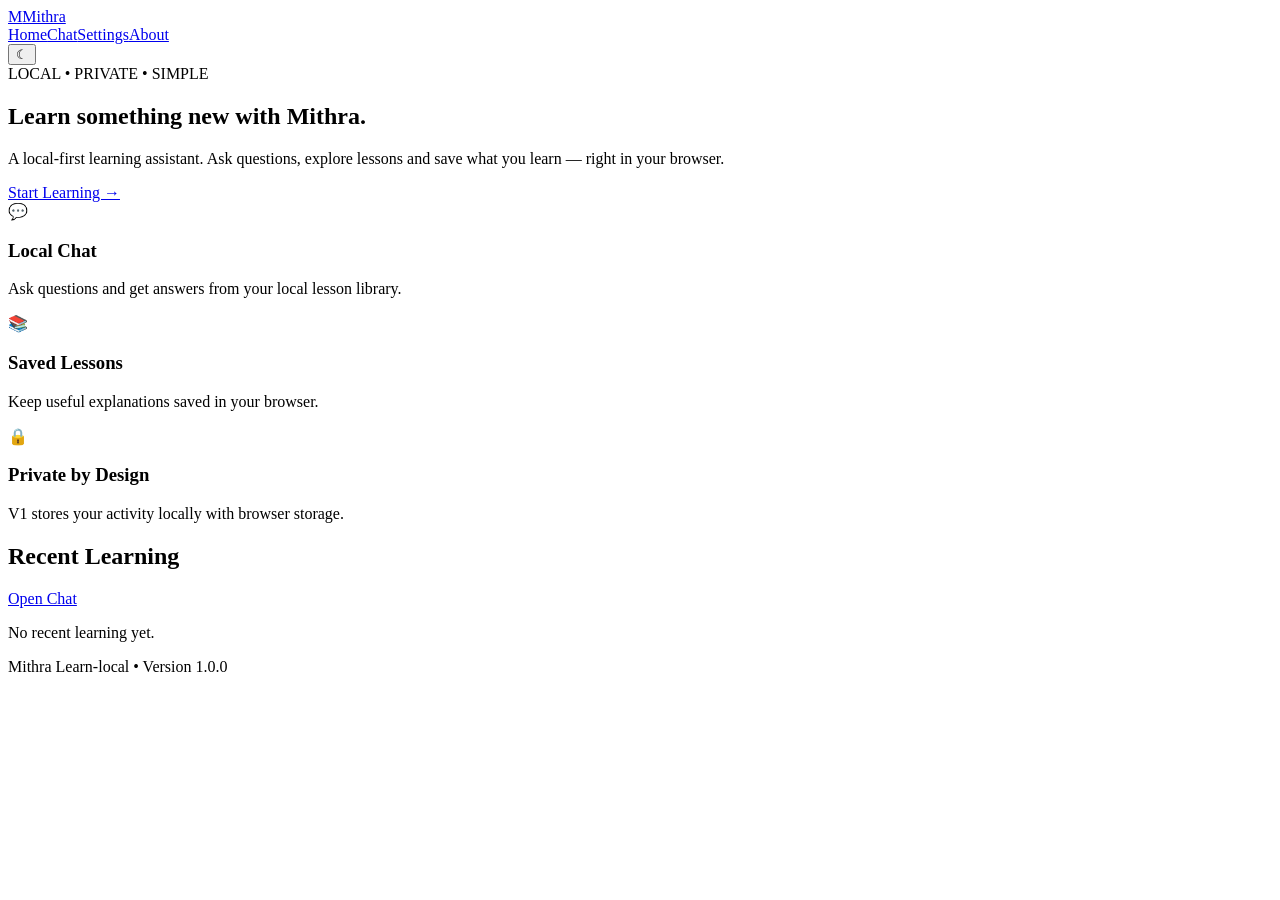
==== index.html @ 185bcd1d "Add files via upload" ====
<!doctype html>
<html lang="en">
<head>
<meta charset="utf-8"><meta name="viewport" content="width=device-width,initial-scale=1">
<title>Mithra Learn-local</title>
<link rel="stylesheet" href="css/style.css"><link rel="stylesheet" href="css/responsive.css"><link rel="stylesheet" href="css/themes.css">
</head>
<body>
<header class="topbar"><a class="brand" href="index.html"><span class="logo">M</span><span>Mithra</span></a>
<nav><a class="active" href="index.html">Home</a><a href="pages/chat.html">Chat</a><a href="pages/settings.html">Settings</a><a href="pages/about.html">About</a></nav>
<button class="icon-btn" id="themeBtn" aria-label="Toggle theme">☾</button></header>
<main class="container hero">
<section class="hero-card"><div class="badge">LOCAL • PRIVATE • SIMPLE</div><h1>Learn something new with <span>Mithra</span>.</h1>
<p>A local-first learning assistant. Ask questions, explore lessons and save what you learn — right in your browser.</p>
<a class="primary-btn" href="pages/chat.html">Start Learning →</a></section>
<section class="grid three"><div class="card"><div class="emoji">💬</div><h3>Local Chat</h3><p>Ask questions and get answers from your local lesson library.</p></div>
<div class="card"><div class="emoji">📚</div><h3>Saved Lessons</h3><p>Keep useful explanations saved in your browser.</p></div>
<div class="card"><div class="emoji">🔒</div><h3>Private by Design</h3><p>V1 stores your activity locally with browser storage.</p></div></section>
<section class="card recent"><div class="section-head"><h2>Recent Learning</h2><a href="pages/chat.html">Open Chat</a></div><div id="recentList" class="recent-list"><p class="muted">No recent learning yet.</p></div></section>
</main><footer>Mithra Learn-local <span>•</span> Version 1.0.0</footer>
<script src="js/storage.js"></script><script src="js/ui.js"></script><script src="js/app.js"></script>
</body></html>
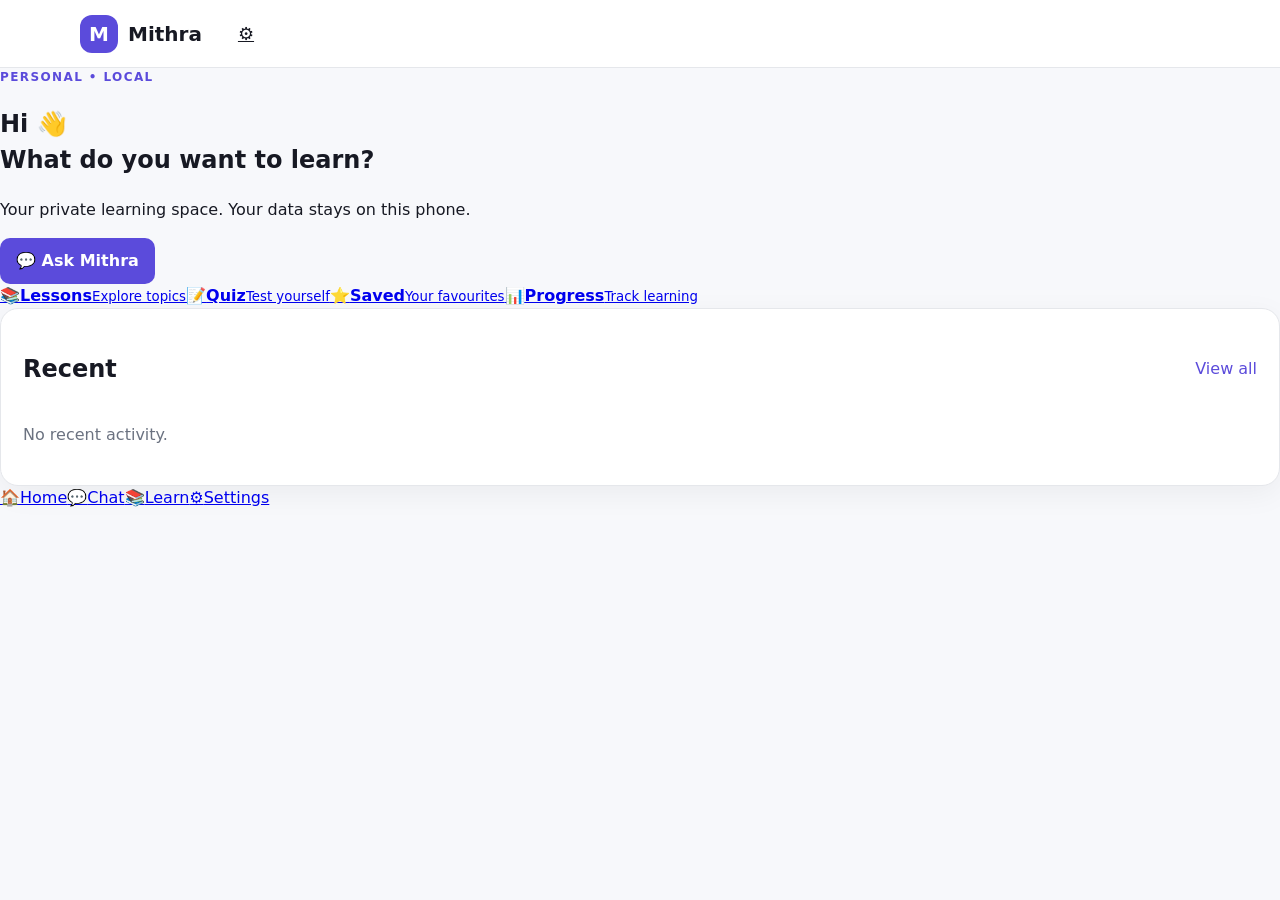
==== commit cfd94d44: "Add files via upload" ====
--- a/index.html
+++ b/index.html
@@ -1,22 +1,10 @@
 <!doctype html>
-<html lang="en">
-<head>
-<meta charset="utf-8"><meta name="viewport" content="width=device-width,initial-scale=1">
-<title>Mithra Learn-local</title>
-<link rel="stylesheet" href="css/style.css"><link rel="stylesheet" href="css/responsive.css"><link rel="stylesheet" href="css/themes.css">
-</head>
+<html lang="en"><head><meta charset="utf-8"><meta name="viewport" content="width=device-width,initial-scale=1,viewport-fit=cover"><meta name="theme-color" content="#5b4bdb"><title>Mithra • Personal</title><link rel="stylesheet" href="css/style.css"><link rel="stylesheet" href="css/responsive.css"><link rel="stylesheet" href="css/themes.css"></head>
 <body>
-<header class="topbar"><a class="brand" href="index.html"><span class="logo">M</span><span>Mithra</span></a>
-<nav><a class="active" href="index.html">Home</a><a href="pages/chat.html">Chat</a><a href="pages/settings.html">Settings</a><a href="pages/about.html">About</a></nav>
-<button class="icon-btn" id="themeBtn" aria-label="Toggle theme">☾</button></header>
-<main class="container hero">
-<section class="hero-card"><div class="badge">LOCAL • PRIVATE • SIMPLE</div><h1>Learn something new with <span>Mithra</span>.</h1>
-<p>A local-first learning assistant. Ask questions, explore lessons and save what you learn — right in your browser.</p>
-<a class="primary-btn" href="pages/chat.html">Start Learning →</a></section>
-<section class="grid three"><div class="card"><div class="emoji">💬</div><h3>Local Chat</h3><p>Ask questions and get answers from your local lesson library.</p></div>
-<div class="card"><div class="emoji">📚</div><h3>Saved Lessons</h3><p>Keep useful explanations saved in your browser.</p></div>
-<div class="card"><div class="emoji">🔒</div><h3>Private by Design</h3><p>V1 stores your activity locally with browser storage.</p></div></section>
-<section class="card recent"><div class="section-head"><h2>Recent Learning</h2><a href="pages/chat.html">Open Chat</a></div><div id="recentList" class="recent-list"><p class="muted">No recent learning yet.</p></div></section>
-</main><footer>Mithra Learn-local <span>•</span> Version 1.0.0</footer>
-<script src="js/storage.js"></script><script src="js/ui.js"></script><script src="js/app.js"></script>
-</body></html>+<header class="topbar"><a class="brand" href="index.html"><span class="logo">M</span><span>Mithra</span></a><a class="icon-btn" href="pages/settings.html">⚙️</a></header>
+<main class="home">
+<section class="welcome"><div class="badge">PERSONAL • LOCAL</div><h1>Hi 👋<br>What do you want to learn?</h1><p>Your private learning space. Your data stays on this phone.</p><a class="primary-btn full" href="pages/chat.html">💬 Ask Mithra</a></section>
+<section class="quick-grid"><a class="quick-card" href="pages/lessons.html">📚<strong>Lessons</strong><small>Explore topics</small></a><a class="quick-card" href="pages/quiz.html">📝<strong>Quiz</strong><small>Test yourself</small></a><a class="quick-card" href="pages/saved.html">⭐<strong>Saved</strong><small>Your favourites</small></a><a class="quick-card" href="pages/progress.html">📊<strong>Progress</strong><small>Track learning</small></a></section>
+<section class="card"><div class="section-head"><h2>Recent</h2><a href="pages/chat.html">View all</a></div><div id="recent" class="recent-list"><p class="muted">No recent activity.</p></div></section>
+</main><nav class="bottom-nav"><a class="active" href="index.html">🏠<span>Home</span></a><a href="pages/chat.html">💬<span>Chat</span></a><a href="pages/lessons.html">📚<span>Learn</span></a><a href="pages/settings.html">⚙️<span>Settings</span></a></nav>
+<script src="js/storage.js"></script><script src="js/ui.js"></script><script src="js/app.js"></script></body></html>
--- a/css/style.css
+++ b/css/style.css
@@ -0,0 +1 @@
+:root{font-family:Inter,system-ui,-apple-system,BlinkMacSystemFont,"Segoe UI",sans-serif;color:var(--text);background:var(--bg);line-height:1.5}*{box-sizing:border-box}body{margin:0;min-height:100vh;background:var(--bg);transition:.2s}.topbar{height:68px;border-bottom:1px solid var(--border);display:flex;align-items:center;padding:0 max(20px,calc((100% - 1120px)/2));gap:28px;background:var(--surface);position:sticky;top:0;z-index:10}.brand{display:flex;align-items:center;gap:10px;color:var(--text);text-decoration:none;font-weight:800;font-size:20px}.logo{width:38px;height:38px;border-radius:12px;display:grid;place-items:center;background:var(--primary);color:#fff;font-weight:900}.logo.big{width:64px;height:64px;font-size:30px;margin-bottom:18px}.topbar nav{display:flex;gap:8px;flex:1}.topbar nav a{color:var(--muted);text-decoration:none;padding:8px 12px;border-radius:9px}.topbar nav a.active,.topbar nav a:hover{background:var(--soft);color:var(--text)}.icon-btn{border:0;background:transparent;color:var(--text);font-size:18px;cursor:pointer;padding:8px}.container{max-width:1120px;margin:auto;padding:48px 20px}.narrow{max-width:760px}.hero-card{padding:58px 44px;border:1px solid var(--border);border-radius:24px;background:var(--surface);box-shadow:var(--shadow)}.hero-card h1{font-size:clamp(34px,6vw,62px);line-height:1.05;margin:16px 0}.hero-card h1 span{color:var(--primary)}.hero-card p{max-width:650px;color:var(--muted);font-size:18px}.badge{font-size:12px;font-weight:800;letter-spacing:1.4px;color:var(--primary)}.primary-btn,.secondary-btn,.danger-btn,.send-btn{display:inline-flex;align-items:center;justify-content:center;border:0;border-radius:10px;padding:11px 16px;font-weight:700;cursor:pointer;text-decoration:none}.primary-btn,.send-btn{background:var(--primary);color:#fff}.secondary-btn{background:var(--soft);color:var(--text)}.danger-btn{background:var(--danger-soft);color:var(--danger)}.grid{display:grid;gap:16px;margin:22px 0}.three{grid-template-columns:repeat(3,1fr)}.card{background:var(--surface);border:1px solid var(--border);border-radius:18px;padding:22px;box-shadow:var(--shadow)}.emoji{font-size:28px}.card h3{margin-bottom:5px}.card p,.muted{color:var(--muted)}.recent{margin-top:22px}.section-head,.chat-head,.switch-row{display:flex;align-items:center;justify-content:space-between}.section-head a{color:var(--primary);text-decoration:none}.recent-list{display:grid;gap:8px}.recent-item{padding:12px;border:1px solid var(--border);border-radius:10px}.chat-shell{max-width:1200px;margin:28px auto;padding:0 18px;display:grid;grid-template-columns:230px 1fr;gap:18px;height:calc(100vh - 124px)}.chat-side{height:max-content}.topic{display:block;width:100%;padding:11px;border:0;background:transparent;color:var(--text);text-align:left;border-radius:9px;cursor:pointer}.topic:hover{background:var(--soft)}hr{border:0;border-top:1px solid var(--border);margin:18px 0}.chat{padding:0;display:flex;flex-direction:column;min-height:0}.chat-head{padding:18px 20px;border-bottom:1px solid var(--border)}.chat-head h2{margin:0}.messages{flex:1;overflow:auto;padding:24px}.message{max-width:78%;padding:12px 15px;border-radius:16px;margin:10px 0;white-space:pre-wrap}.message.mithra{background:var(--soft);border-bottom-left-radius:5px}.message.user{margin-left:auto;background:var(--primary);color:#fff;border-bottom-right-radius:5px}.message small{display:block;opacity:.65;margin-bottom:3px}.suggestions{display:flex;gap:8px;overflow:auto;padding:0 18px 12px}.suggestions button{white-space:nowrap;border:1px solid var(--border);background:var(--surface);color:var(--text);padding:8px 11px;border-radius:999px;cursor:pointer}.composer{display:flex;gap:10px;padding:15px;border-top:1px solid var(--border)}.composer input{flex:1;border:1px solid var(--border);background:var(--bg);color:var(--text);border-radius:12px;padding:13px;outline:none}.send-btn{width:46px}.settings-section{margin:18px 0}.settings-section h2{margin-top:0}select{display:block;width:100%;margin-top:8px;padding:11px;border:1px solid var(--border);border-radius:10px;background:var(--bg);color:var(--text)}.switch-row{padding:13px 0;border-bottom:1px solid var(--border)}.switch-row:last-child{border-bottom:0}.button-row{display:flex;gap:10px;flex-wrap:wrap}.feature-list{line-height:2}.version{display:inline-block;background:var(--soft);padding:7px 10px;border-radius:8px;font-size:13px}footer{text-align:center;color:var(--muted);padding:28px}footer span{margin:0 6px}.toast{position:fixed;bottom:22px;left:50%;transform:translateX(-50%);background:var(--text);color:var(--bg);padding:10px 15px;border-radius:10px;z-index:100;box-shadow:var(--shadow)}
--- a/css/responsive.css
+++ b/css/responsive.css
@@ -0,0 +1 @@
+@media(max-width:760px){.topbar{height:auto;min-height:62px;padding:10px 14px;gap:10px;flex-wrap:wrap}.topbar nav{order:3;width:100%;overflow:auto}.topbar nav a{font-size:13px}.hero-card{padding:36px 24px}.three{grid-template-columns:1fr}.container{padding:28px 14px}.chat-shell{grid-template-columns:1fr;height:calc(100vh - 120px);margin:14px auto}.chat-side{display:none}.message{max-width:88%}.suggestions{padding-left:12px}.composer{padding:10px}.chat-head{padding:14px}.hero-card h1{font-size:40px}}
--- a/css/themes.css
+++ b/css/themes.css
@@ -0,0 +1 @@
+:root{--bg:#f7f8fb;--surface:#fff;--text:#171923;--muted:#6b7280;--border:#e5e7eb;--primary:#5b4bdb;--soft:#f0efff;--danger:#b42318;--danger-soft:#fff0ee;--shadow:0 8px 30px rgba(0,0,0,.05)}[data-theme=dark]{--bg:#101114;--surface:#181a20;--text:#f3f4f6;--muted:#a1a1aa;--border:#2a2d35;--primary:#8b7cf6;--soft:#242332;--danger:#ff8a80;--danger-soft:#321c1a;--shadow:0 8px 30px rgba(0,0,0,.18)}
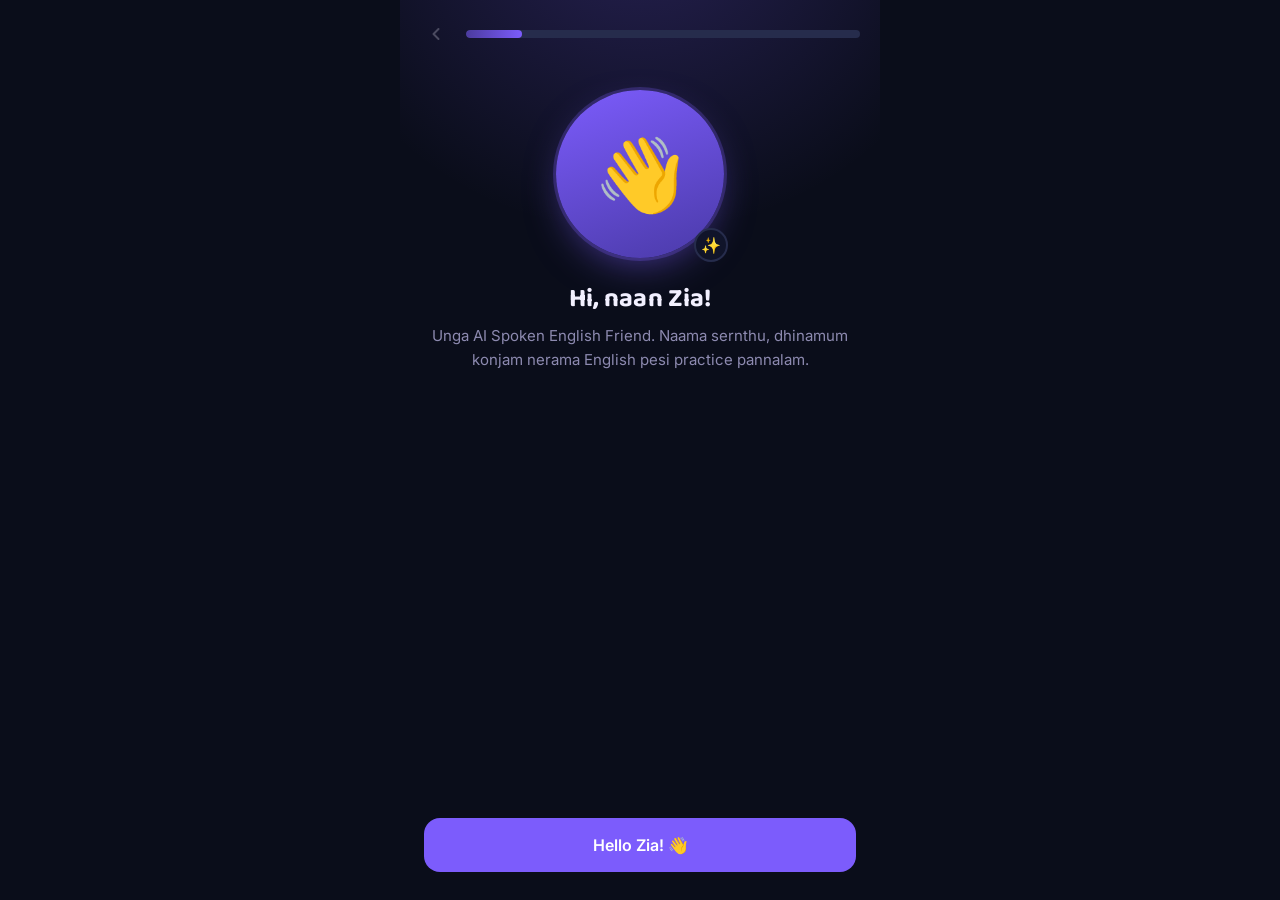
==== commit 3c66148b: "Add files via upload" ====
--- a/index.html
+++ b/index.html
@@ -1,10 +1,33 @@
-<!doctype html>
-<html lang="en"><head><meta charset="utf-8"><meta name="viewport" content="width=device-width,initial-scale=1,viewport-fit=cover"><meta name="theme-color" content="#5b4bdb"><title>Mithra • Personal</title><link rel="stylesheet" href="css/style.css"><link rel="stylesheet" href="css/responsive.css"><link rel="stylesheet" href="css/themes.css"></head>
+<!DOCTYPE html>
+<html lang="ta">
+<head>
+<meta charset="UTF-8">
+<meta name="viewport" content="width=device-width, initial-scale=1.0">
+<title>SolluEnglish — Unga AI Spoken English Friend</title>
+<link rel="icon" href="data:,">
+<link rel="preconnect" href="https://fonts.googleapis.com">
+<link href="https://fonts.googleapis.com/css2?family=Baloo+2:wght@500;600;700;800&family=Inter:wght@400;500;600&display=swap" rel="stylesheet">
+<link rel="stylesheet" href="style.css">
+</head>
 <body>
-<header class="topbar"><a class="brand" href="index.html"><span class="logo">M</span><span>Mithra</span></a><a class="icon-btn" href="pages/settings.html">⚙️</a></header>
-<main class="home">
-<section class="welcome"><div class="badge">PERSONAL • LOCAL</div><h1>Hi 👋<br>What do you want to learn?</h1><p>Your private learning space. Your data stays on this phone.</p><a class="primary-btn full" href="pages/chat.html">💬 Ask Mithra</a></section>
-<section class="quick-grid"><a class="quick-card" href="pages/lessons.html">📚<strong>Lessons</strong><small>Explore topics</small></a><a class="quick-card" href="pages/quiz.html">📝<strong>Quiz</strong><small>Test yourself</small></a><a class="quick-card" href="pages/saved.html">⭐<strong>Saved</strong><small>Your favourites</small></a><a class="quick-card" href="pages/progress.html">📊<strong>Progress</strong><small>Track learning</small></a></section>
-<section class="card"><div class="section-head"><h2>Recent</h2><a href="pages/chat.html">View all</a></div><div id="recent" class="recent-list"><p class="muted">No recent activity.</p></div></section>
-</main><nav class="bottom-nav"><a class="active" href="index.html">🏠<span>Home</span></a><a href="pages/chat.html">💬<span>Chat</span></a><a href="pages/lessons.html">📚<span>Learn</span></a><a href="pages/settings.html">⚙️<span>Settings</span></a></nav>
-<script src="js/storage.js"></script><script src="js/ui.js"></script><script src="js/app.js"></script></body></html>+
+<div class="app" id="app">
+
+  <!-- Top bar: back + progress -->
+  <header class="topbar" id="topbar">
+    <button class="back-btn" id="backBtn" aria-label="Back">
+      <svg width="20" height="20" viewBox="0 0 24 24" fill="none"><path d="M15 18l-6-6 6-6" stroke="currentColor" stroke-width="2.4" stroke-linecap="round" stroke-linejoin="round"/></svg>
+    </button>
+    <div class="progress-track" id="progressTrack">
+      <div class="progress-fill" id="progressFill"></div>
+    </div>
+  </header>
+
+  <!-- Screens are rendered into this stage by script.js -->
+  <main class="stage" id="stage"></main>
+
+</div>
+
+<script src="script.js"></script>
+</body>
+</html>
--- a/style.css
+++ b/style.css
@@ -0,0 +1,393 @@
+/* ============================================================
+   SolluEnglish — design tokens
+   Palette: deep indigo-night base, single violet accent for
+   action, warm coral used only for the companion's "spark".
+   Type: Baloo 2 for voice/headlines (rounded, friendly, reads
+   well for a spoken-language companion), Inter for body/UI.
+   ============================================================ */
+
+:root{
+  --bg: #0A0D1A;
+  --bg-soft: #10142A;
+  --surface: #161B33;
+  --surface-line: #262C4C;
+  --violet: #7C5CFC;
+  --violet-dim: #4B3B9E;
+  --coral: #FF8F5E;
+  --text: #F3F1FF;
+  --text-muted: #8D8AB0;
+  --success: #57D9A3;
+  --danger: #FF7A7A;
+
+  --radius-lg: 22px;
+  --radius-md: 16px;
+  --radius-sm: 10px;
+
+  --font-voice: 'Baloo 2', system-ui, sans-serif;
+  --font-body: 'Inter', system-ui, sans-serif;
+}
+
+*{ box-sizing: border-box; }
+
+html, body{
+  margin: 0;
+  padding: 0;
+  background: var(--bg);
+  color: var(--text);
+  font-family: var(--font-body);
+  -webkit-font-smoothing: antialiased;
+}
+
+body{
+  min-height: 100vh;
+  display: flex;
+  justify-content: center;
+}
+
+.app{
+  width: 100%;
+  max-width: 480px;
+  min-height: 100vh;
+  display: flex;
+  flex-direction: column;
+  background:
+    radial-gradient(120% 60% at 50% -10%, rgba(124,92,252,0.25), transparent 60%),
+    var(--bg);
+  position: relative;
+  overflow-x: hidden;
+}
+
+/* ---------- Top bar ---------- */
+.topbar{
+  display: flex;
+  align-items: center;
+  gap: 14px;
+  padding: 18px 20px 10px;
+}
+
+.back-btn{
+  background: none;
+  border: none;
+  color: var(--text);
+  opacity: 0.85;
+  cursor: pointer;
+  padding: 6px;
+  display: flex;
+  align-items: center;
+  justify-content: center;
+  border-radius: 10px;
+  flex: 0 0 auto;
+}
+.back-btn:hover{ background: rgba(255,255,255,0.06); }
+.back-btn:disabled{ opacity: 0.25; cursor: default; }
+.back-btn:disabled:hover{ background: none; }
+
+.progress-track{
+  flex: 1;
+  height: 8px;
+  border-radius: 999px;
+  background: var(--surface-line);
+  overflow: hidden;
+}
+.progress-fill{
+  height: 100%;
+  width: 0%;
+  border-radius: 999px;
+  background: linear-gradient(90deg, var(--violet-dim), var(--violet));
+  transition: width 420ms cubic-bezier(.4,0,.2,1);
+}
+
+/* ---------- Stage ---------- */
+.stage{
+  flex: 1;
+  display: flex;
+  flex-direction: column;
+  padding: 12px 24px 28px;
+}
+
+.screen{
+  display: flex;
+  flex-direction: column;
+  flex: 1;
+  animation: rise 380ms cubic-bezier(.16,1,.3,1);
+}
+
+@keyframes rise{
+  from{ opacity: 0; transform: translateY(14px); }
+  to{ opacity: 1; transform: translateY(0); }
+}
+
+@media (prefers-reduced-motion: reduce){
+  .screen{ animation: none; }
+  .progress-fill{ transition: none; }
+}
+
+/* ---------- Companion avatar ---------- */
+.companion{
+  width: 108px;
+  height: 108px;
+  margin: 10px auto 26px;
+  border-radius: 50%;
+  background: linear-gradient(160deg, var(--violet), #4A3AA8);
+  display: flex;
+  align-items: center;
+  justify-content: center;
+  font-size: 46px;
+  position: relative;
+  box-shadow: 0 0 0 3px rgba(124,92,252,0.25), 0 14px 40px -12px rgba(124,92,252,0.6);
+  flex: 0 0 auto;
+}
+.companion .spark{
+  position: absolute;
+  bottom: -4px;
+  right: -4px;
+  width: 34px;
+  height: 34px;
+  border-radius: 50%;
+  background: var(--bg-soft);
+  display: flex;
+  align-items: center;
+  justify-content: center;
+  font-size: 16px;
+  border: 2px solid var(--surface-line);
+}
+
+.companion-lg{
+  width: 168px;
+  height: 168px;
+  font-size: 72px;
+  margin: 18px auto 24px;
+}
+
+/* ---------- Text ---------- */
+.voice-line{
+  font-family: var(--font-voice);
+  font-weight: 700;
+  font-size: 26px;
+  line-height: 1.32;
+  text-align: center;
+  letter-spacing: 0.1px;
+  margin: 0 0 8px;
+  padding: 0 4px;
+}
+
+.sub-line{
+  font-family: var(--font-body);
+  font-size: 15px;
+  color: var(--text-muted);
+  text-align: center;
+  line-height: 1.55;
+  margin: 0 0 28px;
+  padding: 0 8px;
+}
+
+.tag{
+  align-self: center;
+  font-family: var(--font-body);
+  font-size: 12.5px;
+  font-weight: 600;
+  color: var(--violet);
+  background: rgba(124,92,252,0.14);
+  padding: 6px 14px;
+  border-radius: 999px;
+  margin-bottom: 14px;
+}
+
+/* ---------- Options ---------- */
+.options{
+  display: flex;
+  flex-direction: column;
+  gap: 12px;
+  margin-top: 6px;
+}
+
+.option{
+  display: flex;
+  align-items: center;
+  gap: 14px;
+  width: 100%;
+  text-align: left;
+  padding: 16px 18px;
+  border-radius: var(--radius-md);
+  border: 1.5px solid var(--surface-line);
+  background: var(--surface);
+  color: var(--text);
+  font-family: var(--font-body);
+  font-size: 15.5px;
+  font-weight: 500;
+  cursor: pointer;
+  transition: border-color 160ms ease, background 160ms ease, transform 120ms ease;
+}
+.option:hover{ border-color: var(--violet-dim); }
+.option:active{ transform: scale(0.98); }
+.option .icon{ font-size: 20px; flex: 0 0 auto; }
+
+.option.selected{
+  border-color: var(--violet);
+  background: rgba(124,92,252,0.14);
+}
+.option.selected::after{
+  content: "";
+  margin-left: auto;
+  width: 20px;
+  height: 20px;
+  border-radius: 50%;
+  background: var(--violet);
+  flex: 0 0 auto;
+}
+
+/* ---------- Buttons ---------- */
+.spacer{ flex: 1; }
+
+.btn-primary{
+  width: 100%;
+  padding: 17px;
+  border-radius: var(--radius-md);
+  border: none;
+  background: var(--violet);
+  color: #fff;
+  font-family: var(--font-body);
+  font-weight: 600;
+  font-size: 16px;
+  cursor: pointer;
+  transition: background 160ms ease, transform 120ms ease, opacity 160ms ease;
+  margin-top: 18px;
+}
+.btn-primary:hover{ background: #6C4CEF; }
+.btn-primary:active{ transform: scale(0.985); }
+.btn-primary:disabled{
+  background: var(--surface-line);
+  color: var(--text-muted);
+  cursor: not-allowed;
+}
+
+.btn-ghost{
+  width: 100%;
+  padding: 15px;
+  border-radius: var(--radius-md);
+  border: 1.5px solid var(--surface-line);
+  background: transparent;
+  color: var(--text-muted);
+  font-family: var(--font-body);
+  font-weight: 500;
+  font-size: 14.5px;
+  cursor: pointer;
+  margin-top: 10px;
+}
+.btn-ghost:hover{ border-color: var(--danger); color: var(--danger); }
+
+/* ---------- Home / dashboard screen ---------- */
+.home-header{
+  display: flex;
+  align-items: center;
+  gap: 12px;
+  margin-bottom: 22px;
+}
+.home-header .companion{ width: 56px; height: 56px; font-size: 26px; margin: 0; }
+.home-title{ font-family: var(--font-voice); font-weight: 700; font-size: 19px; }
+.home-sub{ font-size: 13px; color: var(--text-muted); }
+
+.profile-card{
+  background: var(--surface);
+  border: 1.5px solid var(--surface-line);
+  border-radius: var(--radius-lg);
+  padding: 20px;
+  margin-bottom: 14px;
+}
+.profile-row{
+  display: flex;
+  justify-content: space-between;
+  align-items: center;
+  padding: 10px 0;
+  border-bottom: 1px solid var(--surface-line);
+  font-size: 14.5px;
+}
+.profile-row:last-child{ border-bottom: none; }
+.profile-row .label{ color: var(--text-muted); }
+.profile-row .value{ font-weight: 600; text-align: right; }
+
+.streak-card{
+  display: flex;
+  align-items: center;
+  gap: 14px;
+  background: linear-gradient(120deg, rgba(255,143,94,0.16), rgba(124,92,252,0.14));
+  border: 1.5px solid var(--surface-line);
+  border-radius: var(--radius-lg);
+  padding: 18px 20px;
+  margin-bottom: 22px;
+}
+.streak-card .num{
+  font-family: var(--font-voice);
+  font-size: 30px;
+  font-weight: 800;
+  color: var(--coral);
+}
+.streak-card .txt{ font-size: 13px; color: var(--text-muted); line-height: 1.4; }
+
+/* ---------- Chat mock ---------- */
+.chat-log{
+  flex: 1;
+  display: flex;
+  flex-direction: column;
+  gap: 12px;
+  overflow-y: auto;
+  padding-bottom: 12px;
+}
+.bubble{
+  max-width: 82%;
+  padding: 12px 16px;
+  border-radius: 18px;
+  font-size: 14.5px;
+  line-height: 1.5;
+}
+.bubble.nova{
+  align-self: flex-start;
+  background: var(--surface);
+  border: 1.5px solid var(--surface-line);
+  border-bottom-left-radius: 4px;
+}
+.bubble.me{
+  align-self: flex-end;
+  background: var(--violet);
+  color: #fff;
+  border-bottom-right-radius: 4px;
+}
+.chat-input-row{
+  display: flex;
+  gap: 10px;
+  margin-top: 8px;
+}
+.chat-input-row input{
+  flex: 1;
+  background: var(--surface);
+  border: 1.5px solid var(--surface-line);
+  border-radius: 999px;
+  padding: 14px 18px;
+  color: var(--text);
+  font-family: var(--font-body);
+  font-size: 14.5px;
+}
+.chat-input-row input:focus{ outline: none; border-color: var(--violet); }
+.chat-send{
+  width: 48px;
+  height: 48px;
+  border-radius: 50%;
+  border: none;
+  background: var(--violet);
+  color: #fff;
+  display: flex;
+  align-items: center;
+  justify-content: center;
+  cursor: pointer;
+  flex: 0 0 auto;
+}
+.chat-send:hover{ background: #6C4CEF; }
+
+/* ---------- misc ---------- */
+.center-col{
+  display: flex;
+  flex-direction: column;
+  align-items: center;
+  flex: 1;
+  justify-content: center;
+}
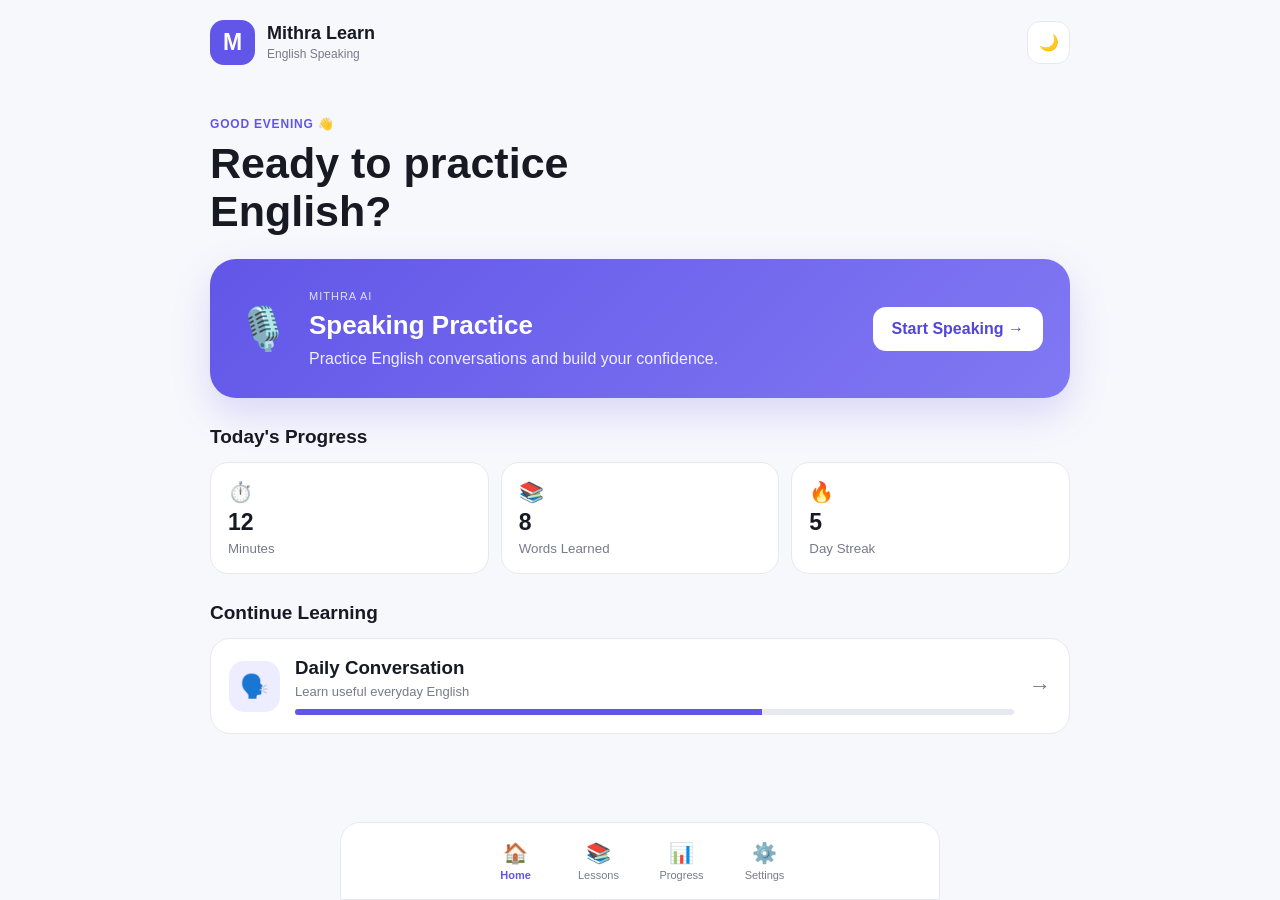
==== commit 67a5f216: "Add files via upload" ====
--- a/index.html
+++ b/index.html
@@ -1,33 +1,167 @@
 <!DOCTYPE html>
-<html lang="ta">
+<html lang="en">
 <head>
 <meta charset="UTF-8">
 <meta name="viewport" content="width=device-width, initial-scale=1.0">
-<title>SolluEnglish — Unga AI Spoken English Friend</title>
-<link rel="icon" href="data:,">
-<link rel="preconnect" href="https://fonts.googleapis.com">
-<link href="https://fonts.googleapis.com/css2?family=Baloo+2:wght@500;600;700;800&family=Inter:wght@400;500;600&display=swap" rel="stylesheet">
-<link rel="stylesheet" href="style.css">
+<meta name="theme-color" content="#6256e8">
+<title>Mithra Learn - English Speaking</title>
+<style>
+*{box-sizing:border-box;margin:0;padding:0}
+:root{--bg:#f7f8fc;--card:#fff;--text:#171923;--muted:#777b8a;--primary:#6256e8;--primary2:#8178f3;--border:#e8e8ef;--soft:#eeedff}
+body.dark{--bg:#101118;--card:#191b25;--text:#fff;--muted:#a5a7b4;--border:#292b37;--soft:#28254b}
+body{font-family:Arial,sans-serif;background:var(--bg);color:var(--text);min-height:100vh;padding-bottom:88px;transition:.25s}
+button{font:inherit}
+.topbar{max-width:900px;margin:auto;padding:20px;display:flex;justify-content:space-between;align-items:center}
+.brand{display:flex;align-items:center;gap:12px}.logo{width:45px;height:45px;border-radius:14px;background:var(--primary);color:#fff;display:grid;place-items:center;font-size:23px;font-weight:800}.brand h2{font-size:18px}.brand span{font-size:12px;color:var(--muted)}
+.icon-btn{width:43px;height:43px;border:1px solid var(--border);border-radius:13px;background:var(--card);color:var(--text);cursor:pointer}
+main{max-width:900px;margin:auto;padding:8px 20px}
+.screen{display:none;animation:fade .25s ease}.screen.active{display:block}
+@keyframes fade{from{opacity:0;transform:translateY(5px)}to{opacity:1;transform:none}}
+.welcome{margin:24px 0}.welcome p{color:var(--primary);font-size:12px;font-weight:800;letter-spacing:.8px;margin-bottom:8px}.welcome h1{font-size:clamp(29px,7vw,43px);line-height:1.12}
+.hero{background:linear-gradient(135deg,var(--primary),var(--primary2));color:#fff;border-radius:26px;padding:27px;margin-bottom:28px;box-shadow:0 16px 38px #6256e833}.hero-icon{font-size:42px;margin-bottom:8px}.hero .label{font-size:11px;letter-spacing:1px;opacity:.8}.hero h2{font-size:26px;margin:6px 0}.hero p{line-height:1.5;opacity:.9}
+.primary{margin-top:15px;border:0;background:#fff;color:#5146d6;padding:13px 19px;border-radius:13px;font-weight:800;cursor:pointer}.primary:active{transform:scale(.98)}
+.title{display:flex;justify-content:space-between;align-items:center;margin-bottom:14px}.title h2{font-size:19px}
+.stats{display:grid;grid-template-columns:repeat(3,1fr);gap:12px;margin-bottom:28px}.stat{background:var(--card);border:1px solid var(--border);border-radius:18px;padding:17px;display:flex;flex-direction:column;gap:5px}.stat span{font-size:20px}.stat strong{font-size:23px}.stat small{color:var(--muted)}
+.card{background:var(--card);border:1px solid var(--border);border-radius:20px;padding:18px;margin-bottom:12px}
+.lesson{display:flex;align-items:center;gap:15px;cursor:pointer}.lesson-icon{width:51px;height:51px;border-radius:15px;background:var(--soft);display:grid;place-items:center;font-size:23px;flex:none}.lesson-info{flex:1}.lesson-info h3{margin-bottom:5px}.lesson-info p{font-size:13px;color:var(--muted);margin-bottom:10px}.arrow{font-size:22px;color:var(--muted)}
+.progress-bar{height:6px;background:var(--border);border-radius:20px;overflow:hidden}.progress-bar div{height:100%;background:var(--primary);width:65%}
+.bottom{position:fixed;z-index:20;bottom:0;left:0;right:0;height:78px;background:var(--card);border-top:1px solid var(--border);display:flex;justify-content:center;gap:18px}.nav{border:0;background:transparent;color:var(--muted);min-width:65px;cursor:pointer;display:flex;flex-direction:column;align-items:center;justify-content:center;gap:4px}.nav b{font-size:20px}.nav small{font-size:11px}.nav.active{color:var(--primary);font-weight:800}
+.back{border:0;background:transparent;color:var(--muted);cursor:pointer;font-weight:bold;margin-bottom:8px}.question{font-size:25px;line-height:1.3;margin:7px 0}.status{min-height:24px;margin-top:12px;font-size:13px}
+.mic{width:105px;height:105px;border-radius:50%;border:0;background:#fff;color:var(--primary);font-size:39px;display:block;margin:22px auto 5px;cursor:pointer;box-shadow:0 8px 25px #0002}.mic.recording{animation:pulse 1.2s infinite}@keyframes pulse{50%{transform:scale(1.06)}}
+.levels{display:grid;gap:10px}.level{padding:14px;border:1px solid var(--border);border-radius:14px;background:var(--card);color:var(--text);cursor:pointer;text-align:left}.level.selected{border-color:var(--primary);outline:2px solid #6256e833}
+.big-progress{text-align:center;padding:30px}.big-progress strong{display:block;font-size:48px;color:var(--primary)}.big-progress span{color:var(--muted)}
+.danger{background:#ffe9e9!important;color:#c43d3d!important;border:0;padding:12px 15px;border-radius:12px;cursor:pointer;margin-top:10px}
+.toast{position:fixed;z-index:50;bottom:95px;left:50%;transform:translateX(-50%) translateY(15px);background:#171923;color:#fff;padding:12px 16px;border-radius:12px;font-size:13px;opacity:0;pointer-events:none;transition:.25s}.toast.show{opacity:1;transform:translateX(-50%)}
+@media(min-width:700px){.hero{display:grid;grid-template-columns:auto 1fr auto;align-items:center;gap:20px}.hero-icon{margin:0}.primary{margin:0}.bottom{width:600px;left:50%;right:auto;transform:translateX(-50%);border:1px solid var(--border);border-radius:20px 20px 0 0}}
+@media(max-width:450px){.stats{grid-template-columns:1fr 1fr}.stat:last-child{grid-column:span 2}.bottom{gap:3px}.nav{min-width:60px}}
+</style>
 </head>
 <body>
 
-<div class="app" id="app">
+<header class="topbar">
+  <div class="brand"><div class="logo">M</div><div><h2>Mithra Learn</h2><span>English Speaking</span></div></div>
+  <button class="icon-btn" onclick="toggleTheme()" id="themeBtn">🌙</button>
+</header>
 
-  <!-- Top bar: back + progress -->
-  <header class="topbar" id="topbar">
-    <button class="back-btn" id="backBtn" aria-label="Back">
-      <svg width="20" height="20" viewBox="0 0 24 24" fill="none"><path d="M15 18l-6-6 6-6" stroke="currentColor" stroke-width="2.4" stroke-linecap="round" stroke-linejoin="round"/></svg>
-    </button>
-    <div class="progress-track" id="progressTrack">
-      <div class="progress-fill" id="progressFill"></div>
+<main>
+<!-- HOME -->
+<section id="home" class="screen active">
+  <div class="welcome"><p id="greeting">GOOD EVENING 👋</p><h1>Ready to practice<br>English?</h1></div>
+  <div class="hero">
+    <div class="hero-icon">🎙️</div>
+    <div><span class="label">MITHRA AI</span><h2>Speaking Practice</h2><p>Practice English conversations and build your confidence.</p></div>
+    <button class="primary" onclick="showScreen('speaking')">Start Speaking →</button>
+  </div>
+  <div class="title"><h2>Today's Progress</h2></div>
+  <div class="stats">
+    <div class="stat"><span>⏱️</span><strong id="minutes">12</strong><small>Minutes</small></div>
+    <div class="stat"><span>📚</span><strong id="words">8</strong><small>Words Learned</small></div>
+    <div class="stat"><span>🔥</span><strong id="streak">5</strong><small>Day Streak</small></div>
+  </div>
+  <div class="title"><h2>Continue Learning</h2></div>
+  <div class="card lesson" onclick="showScreen('speaking')"><div class="lesson-icon">🗣️</div><div class="lesson-info"><h3>Daily Conversation</h3><p>Learn useful everyday English</p><div class="progress-bar"><div></div></div></div><span class="arrow">→</span></div>
+</section>
+
+<!-- SPEAKING -->
+<section id="speaking" class="screen">
+  <button class="back" onclick="showScreen('home')">← Back</button>
+  <div class="welcome"><p>MITHRA AI</p><h1>Let's Practice! 🗣️</h1></div>
+  <div class="hero">
+    <div class="hero-icon">💬</div>
+    <div><span class="label">MITHRA</span><h2 class="question" id="question">What did you do today?</h2><p>Answer in English. Take your time and speak naturally.</p></div>
+    <div>
+      <button class="mic" id="micButton" onclick="toggleRecording()">🎙️</button>
+      <div class="status" id="status" style="text-align:center">Tap the microphone to speak</div>
     </div>
-  </header>
+  </div>
+  <div class="card"><div class="lesson"><div class="lesson-icon">💡</div><div class="lesson-info"><h3>Speaking Tip</h3><p>Try to answer using complete sentences. Don't worry about mistakes.</p></div></div></div>
+</section>
 
-  <!-- Screens are rendered into this stage by script.js -->
-  <main class="stage" id="stage"></main>
+<!-- LESSONS -->
+<section id="lessons" class="screen">
+  <div class="welcome"><p>LEARN</p><h1>English Lessons 📚</h1></div>
+  <div class="title"><h2>Beginner</h2></div>
+  <div class="card lesson" onclick="startLesson('Introduce Yourself')"><div class="lesson-icon">👋</div><div class="lesson-info"><h3>Introduce Yourself</h3><p>10 min • Speaking</p></div><span class="arrow">→</span></div>
+  <div class="card lesson" onclick="startLesson('Daily Conversation')"><div class="lesson-icon">🗣️</div><div class="lesson-info"><h3>Daily Conversation</h3><p>15 min • Speaking</p></div><span class="arrow">→</span></div>
+  <div class="title" style="margin-top:25px"><h2>Intermediate</h2></div>
+  <div class="card lesson" onclick="startLesson('Travel English')"><div class="lesson-icon">✈️</div><div class="lesson-info"><h3>Travel English</h3><p>20 min • Conversation</p></div><span class="arrow">→</span></div>
+  <div class="card lesson" onclick="startLesson('Interview English')"><div class="lesson-icon">💼</div><div class="lesson-info"><h3>Interview English</h3><p>20 min • Speaking</p></div><span class="arrow">→</span></div>
+</section>
 
-</div>
+<!-- PROGRESS -->
+<section id="progress" class="screen">
+  <div class="welcome"><p>YOUR JOURNEY</p><h1>Your Progress 📊</h1></div>
+  <div class="card big-progress"><strong id="sessions">0</strong><span>Speaking Sessions</span></div>
+  <div class="stats">
+    <div class="stat"><span>⏱️</span><strong id="pminutes">0</strong><small>Minutes</small></div>
+    <div class="stat"><span>📚</span><strong id="pwords">0</strong><small>Words Learned</small></div>
+    <div class="stat"><span>🔥</span><strong id="pstreak">0</strong><small>Day Streak</small></div>
+  </div>
+  <div class="card"><div class="lesson"><div class="lesson-icon">🌟</div><div class="lesson-info"><h3>Keep practicing!</h3><p>Small daily practice builds confidence.</p></div></div></div>
+</section>
 
-<script src="script.js"></script>
+<!-- SETTINGS -->
+<section id="settings" class="screen">
+  <div class="welcome"><p>PERSONALIZE</p><h1>Settings ⚙️</h1></div>
+  <div class="card"><h3 style="margin-bottom:15px">Learning Level</h3><div class="levels">
+    <button class="level" data-level="Beginner" onclick="setLevel('Beginner')">🌱 Beginner</button>
+    <button class="level" data-level="Intermediate" onclick="setLevel('Intermediate')">🚀 Intermediate</button>
+    <button class="level" data-level="Advanced" onclick="setLevel('Advanced')">🏆 Advanced</button>
+  </div></div>
+  <div class="card"><h3>Appearance</h3><button class="primary" onclick="toggleTheme()" style="background:var(--primary);color:#fff;margin-top:12px">🌙 Toggle Dark Mode</button></div>
+  <div class="card"><h3>About Mithra Learn</h3><p style="color:var(--muted);margin-top:8px;line-height:1.5">Version 1.0<br>Mobile-first English speaking practice app.</p></div>
+  <div class="card"><h3>Local Data</h3><p style="color:var(--muted);margin:8px 0">All V1 progress is stored on this device.</p><button class="danger" onclick="resetData()">Reset Progress</button></div>
+</section>
+</main>
+
+<nav class="bottom">
+<button class="nav active" data-screen="home" onclick="showScreen('home')"><b>🏠</b><small>Home</small></button>
+<button class="nav" data-screen="lessons" onclick="showScreen('lessons')"><b>📚</b><small>Lessons</small></button>
+<button class="nav" data-screen="progress" onclick="showScreen('progress')"><b>📊</b><small>Progress</small></button>
+<button class="nav" data-screen="settings" onclick="showScreen('settings')"><b>⚙️</b><small>Settings</small></button>
+</nav>
+
+<div class="toast" id="toast"></div>
+
+<script>
+const defaults={minutes:12,words:8,streak:5,sessions:0,level:"Beginner",darkMode:false};
+let data=JSON.parse(localStorage.getItem("mithraLearn")||"null")||{...defaults};
+function save(){localStorage.setItem("mithraLearn",JSON.stringify(data))}
+function refresh(){
+  ["minutes","words","streak"].forEach(k=>{let e=document.getElementById(k);if(e)e.textContent=data[k]||0});
+  document.getElementById("sessions").textContent=data.sessions||0;
+  document.getElementById("pminutes").textContent=data.minutes||0;
+  document.getElementById("pwords").textContent=data.words||0;
+  document.getElementById("pstreak").textContent=data.streak||0;
+  document.querySelectorAll(".level").forEach(b=>b.classList.toggle("selected",b.dataset.level===data.level));
+  document.body.classList.toggle("dark",!!data.darkMode);
+  document.getElementById("themeBtn").textContent=data.darkMode?"☀️":"🌙";
+}
+function showScreen(id){
+  document.querySelectorAll(".screen").forEach(s=>s.classList.remove("active"));
+  document.getElementById(id).classList.add("active");
+  document.querySelectorAll(".nav").forEach(n=>n.classList.toggle("active",n.dataset.screen===id));
+  window.scrollTo({top:0,behavior:"smooth"});refresh();
+}
+function toggleTheme(){data.darkMode=!data.darkMode;save();refresh()}
+function setLevel(level){data.level=level;save();refresh();toast("Level set to "+level)}
+function startLesson(name){document.getElementById("question").textContent=name==="Introduce Yourself"?"Tell me about yourself.":name==="Travel English"?"Where would you like to travel?":name==="Interview English"?"Tell me about yourself and your skills.":"What did you do today?";showScreen("speaking");}
+let recognition=null,recording=false;
+function toggleRecording(){
+ const b=document.getElementById("micButton"),s=document.getElementById("status");
+ if(recording){recording=false;if(recognition)try{recognition.stop()}catch(e){}b.classList.remove("recording");b.textContent="🎙️";s.textContent="Practice completed ✓";data.minutes=(data.minutes||0)+1;data.sessions=(data.sessions||0)+1;save();refresh();toast("Practice saved locally");return}
+ recording=true;b.classList.add("recording");b.textContent="⏹️";s.textContent="Listening...";
+ const R=window.SpeechRecognition||window.webkitSpeechRecognition;
+ if(!R){s.textContent="Speech recognition is not supported in this browser.";return}
+ recognition=new R();recognition.lang="en-US";recognition.continuous=false;recognition.interimResults=false;
+ recognition.onresult=e=>{s.textContent="You said: "+e.results[0][0].transcript};
+ recognition.onerror=()=>{s.textContent="Couldn't hear you. Try again."};
+ recognition.onend=()=>{if(recording){recording=false;b.classList.remove("recording");b.textContent="🎙️"}};
+ try{recognition.start()}catch(e){s.textContent="Microphone could not start."}
+}
+function resetData(){if(confirm("Reset all Mithra Learn progress?")){data={...defaults};save();refresh();toast("Progress reset")}}
+function toast(msg){const t=document.getElementById("toast");t.textContent=msg;t.classList.add("show");setTimeout(()=>t.classList.remove("show"),1800)}
+refresh();
+</script>
 </body>
-</html>
+</html>
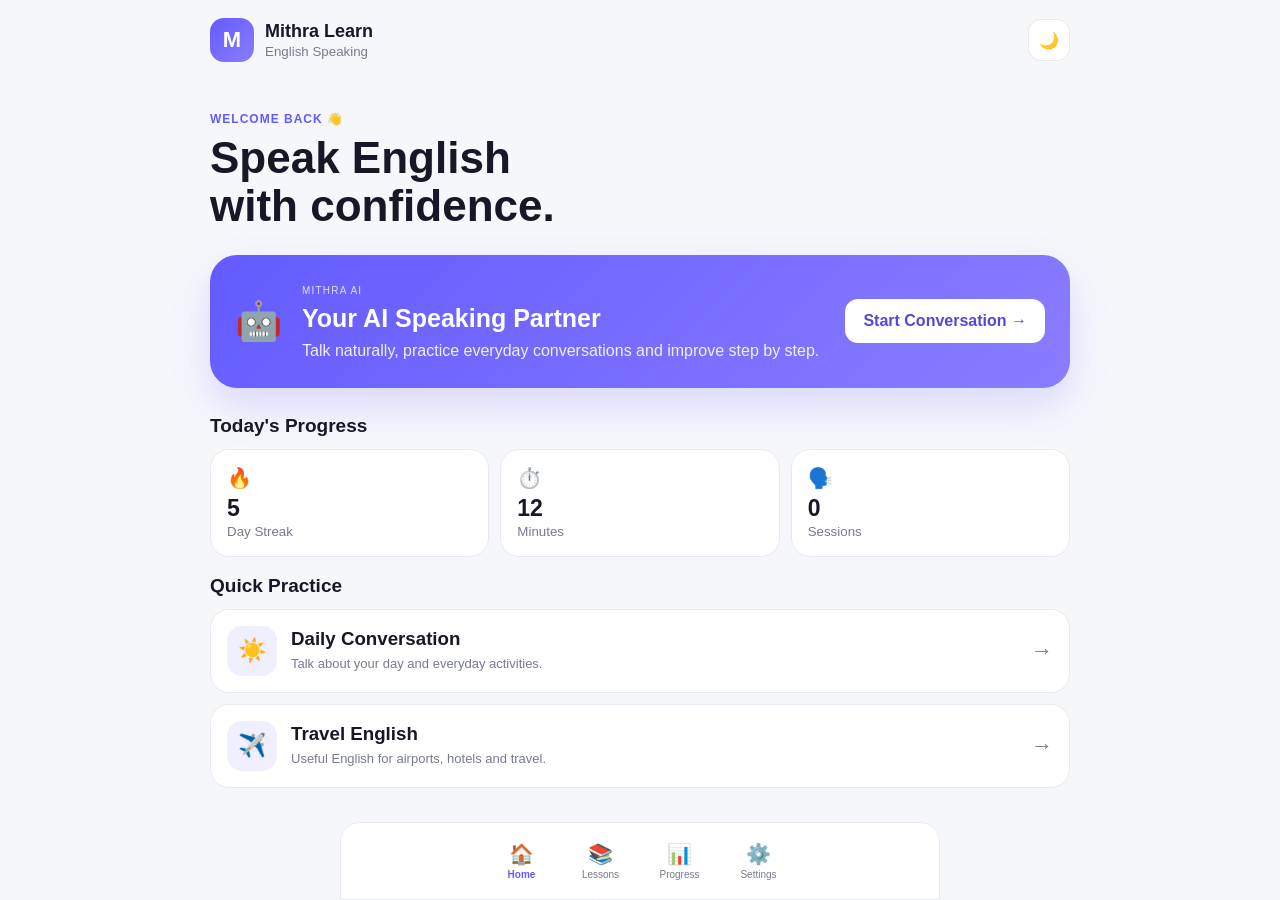
==== commit 6efe25f9: "Add files via upload" ====
--- a/index.html
+++ b/index.html
@@ -2,165 +2,91 @@
 <html lang="en">
 <head>
 <meta charset="UTF-8">
-<meta name="viewport" content="width=device-width, initial-scale=1.0">
-<meta name="theme-color" content="#6256e8">
-<title>Mithra Learn - English Speaking</title>
+<meta name="viewport" content="width=device-width,initial-scale=1.0">
+<meta name="theme-color" content="#635BFF">
+<title>Mithra Learn V2</title>
 <style>
-*{box-sizing:border-box;margin:0;padding:0}
-:root{--bg:#f7f8fc;--card:#fff;--text:#171923;--muted:#777b8a;--primary:#6256e8;--primary2:#8178f3;--border:#e8e8ef;--soft:#eeedff}
-body.dark{--bg:#101118;--card:#191b25;--text:#fff;--muted:#a5a7b4;--border:#292b37;--soft:#28254b}
-body{font-family:Arial,sans-serif;background:var(--bg);color:var(--text);min-height:100vh;padding-bottom:88px;transition:.25s}
-button{font:inherit}
-.topbar{max-width:900px;margin:auto;padding:20px;display:flex;justify-content:space-between;align-items:center}
-.brand{display:flex;align-items:center;gap:12px}.logo{width:45px;height:45px;border-radius:14px;background:var(--primary);color:#fff;display:grid;place-items:center;font-size:23px;font-weight:800}.brand h2{font-size:18px}.brand span{font-size:12px;color:var(--muted)}
-.icon-btn{width:43px;height:43px;border:1px solid var(--border);border-radius:13px;background:var(--card);color:var(--text);cursor:pointer}
-main{max-width:900px;margin:auto;padding:8px 20px}
-.screen{display:none;animation:fade .25s ease}.screen.active{display:block}
-@keyframes fade{from{opacity:0;transform:translateY(5px)}to{opacity:1;transform:none}}
-.welcome{margin:24px 0}.welcome p{color:var(--primary);font-size:12px;font-weight:800;letter-spacing:.8px;margin-bottom:8px}.welcome h1{font-size:clamp(29px,7vw,43px);line-height:1.12}
-.hero{background:linear-gradient(135deg,var(--primary),var(--primary2));color:#fff;border-radius:26px;padding:27px;margin-bottom:28px;box-shadow:0 16px 38px #6256e833}.hero-icon{font-size:42px;margin-bottom:8px}.hero .label{font-size:11px;letter-spacing:1px;opacity:.8}.hero h2{font-size:26px;margin:6px 0}.hero p{line-height:1.5;opacity:.9}
-.primary{margin-top:15px;border:0;background:#fff;color:#5146d6;padding:13px 19px;border-radius:13px;font-weight:800;cursor:pointer}.primary:active{transform:scale(.98)}
-.title{display:flex;justify-content:space-between;align-items:center;margin-bottom:14px}.title h2{font-size:19px}
-.stats{display:grid;grid-template-columns:repeat(3,1fr);gap:12px;margin-bottom:28px}.stat{background:var(--card);border:1px solid var(--border);border-radius:18px;padding:17px;display:flex;flex-direction:column;gap:5px}.stat span{font-size:20px}.stat strong{font-size:23px}.stat small{color:var(--muted)}
-.card{background:var(--card);border:1px solid var(--border);border-radius:20px;padding:18px;margin-bottom:12px}
-.lesson{display:flex;align-items:center;gap:15px;cursor:pointer}.lesson-icon{width:51px;height:51px;border-radius:15px;background:var(--soft);display:grid;place-items:center;font-size:23px;flex:none}.lesson-info{flex:1}.lesson-info h3{margin-bottom:5px}.lesson-info p{font-size:13px;color:var(--muted);margin-bottom:10px}.arrow{font-size:22px;color:var(--muted)}
-.progress-bar{height:6px;background:var(--border);border-radius:20px;overflow:hidden}.progress-bar div{height:100%;background:var(--primary);width:65%}
-.bottom{position:fixed;z-index:20;bottom:0;left:0;right:0;height:78px;background:var(--card);border-top:1px solid var(--border);display:flex;justify-content:center;gap:18px}.nav{border:0;background:transparent;color:var(--muted);min-width:65px;cursor:pointer;display:flex;flex-direction:column;align-items:center;justify-content:center;gap:4px}.nav b{font-size:20px}.nav small{font-size:11px}.nav.active{color:var(--primary);font-weight:800}
-.back{border:0;background:transparent;color:var(--muted);cursor:pointer;font-weight:bold;margin-bottom:8px}.question{font-size:25px;line-height:1.3;margin:7px 0}.status{min-height:24px;margin-top:12px;font-size:13px}
-.mic{width:105px;height:105px;border-radius:50%;border:0;background:#fff;color:var(--primary);font-size:39px;display:block;margin:22px auto 5px;cursor:pointer;box-shadow:0 8px 25px #0002}.mic.recording{animation:pulse 1.2s infinite}@keyframes pulse{50%{transform:scale(1.06)}}
-.levels{display:grid;gap:10px}.level{padding:14px;border:1px solid var(--border);border-radius:14px;background:var(--card);color:var(--text);cursor:pointer;text-align:left}.level.selected{border-color:var(--primary);outline:2px solid #6256e833}
-.big-progress{text-align:center;padding:30px}.big-progress strong{display:block;font-size:48px;color:var(--primary)}.big-progress span{color:var(--muted)}
-.danger{background:#ffe9e9!important;color:#c43d3d!important;border:0;padding:12px 15px;border-radius:12px;cursor:pointer;margin-top:10px}
-.toast{position:fixed;z-index:50;bottom:95px;left:50%;transform:translateX(-50%) translateY(15px);background:#171923;color:#fff;padding:12px 16px;border-radius:12px;font-size:13px;opacity:0;pointer-events:none;transition:.25s}.toast.show{opacity:1;transform:translateX(-50%)}
-@media(min-width:700px){.hero{display:grid;grid-template-columns:auto 1fr auto;align-items:center;gap:20px}.hero-icon{margin:0}.primary{margin:0}.bottom{width:600px;left:50%;right:auto;transform:translateX(-50%);border:1px solid var(--border);border-radius:20px 20px 0 0}}
-@media(max-width:450px){.stats{grid-template-columns:1fr 1fr}.stat:last-child{grid-column:span 2}.bottom{gap:3px}.nav{min-width:60px}}
+*{box-sizing:border-box;margin:0;padding:0} :root{--bg:#f6f7fb;--card:#fff;--text:#171827;--muted:#777b8d;--primary:#635bff;--primary2:#8a7dff;--line:#e9e9f1;--soft:#f0efff;--success:#16a36a}
+body.dark{--bg:#0e1018;--card:#181a24;--text:#fff;--muted:#a4a7b5;--line:#2a2c37;--soft:#29264b}
+body{font-family:Inter,Arial,sans-serif;background:var(--bg);color:var(--text);min-height:100vh;padding-bottom:86px;transition:.2s}
+button{font:inherit} .top{max-width:900px;margin:auto;padding:18px 20px;display:flex;align-items:center;justify-content:space-between}
+.brand{display:flex;gap:11px;align-items:center}.logo{width:44px;height:44px;border-radius:14px;background:linear-gradient(135deg,var(--primary),var(--primary2));color:#fff;display:grid;place-items:center;font-weight:900;font-size:22px}.brand h2{font-size:18px}.brand small{color:var(--muted)}
+.icon{width:42px;height:42px;border:1px solid var(--line);border-radius:13px;background:var(--card);color:var(--text);cursor:pointer}
+main{max-width:900px;margin:auto;padding:8px 20px}.screen{display:none;animation:in .22s}.screen.active{display:block}@keyframes in{from{opacity:0;transform:translateY(6px)}to{opacity:1;transform:none}}
+.greet{margin:24px 0}.greet p{color:var(--primary);font-weight:800;font-size:12px;letter-spacing:1px;margin-bottom:8px}.greet h1{font-size:clamp(29px,7vw,44px);line-height:1.1}
+.hero{background:linear-gradient(135deg,var(--primary),var(--primary2));color:white;border-radius:27px;padding:25px;box-shadow:0 18px 40px #635bff30;margin-bottom:27px}.hero .emoji{font-size:38px}.label{font-size:10px;letter-spacing:1.2px;opacity:.8}.hero h2{font-size:25px;margin:6px 0}.hero p{opacity:.9;line-height:1.5}.btn{border:0;border-radius:13px;padding:13px 18px;cursor:pointer;font-weight:800}.white{background:#fff;color:#5148d8;margin-top:15px}.primary{background:var(--primary);color:#fff}.outline{background:transparent;color:var(--text);border:1px solid var(--line)}
+.section{display:flex;justify-content:space-between;align-items:center;margin:18px 0 12px}.section h2{font-size:19px}.stats{display:grid;grid-template-columns:repeat(3,1fr);gap:11px}.stat,.card{background:var(--card);border:1px solid var(--line);border-radius:19px;padding:16px}.stat span{font-size:20px}.stat strong{display:block;font-size:23px;margin-top:5px}.stat small{color:var(--muted)}
+.card{margin-bottom:11px}.lesson{display:flex;align-items:center;gap:14px;cursor:pointer}.lesson-icon{width:50px;height:50px;border-radius:15px;background:var(--soft);display:grid;place-items:center;font-size:23px;flex:none}.info{flex:1}.info h3{margin-bottom:5px}.info p{color:var(--muted);font-size:13px;line-height:1.45}.arrow{color:var(--muted);font-size:22px}
+.nav{position:fixed;bottom:0;left:0;right:0;height:78px;background:var(--card);border-top:1px solid var(--line);display:flex;justify-content:center;gap:14px;z-index:10}.nav button{border:0;background:transparent;color:var(--muted);min-width:65px;display:flex;flex-direction:column;align-items:center;justify-content:center;gap:3px;cursor:pointer}.nav b{font-size:20px}.nav small{font-size:10px}.nav .on{color:var(--primary);font-weight:800}
+.back{border:0;background:none;color:var(--muted);font-weight:800;cursor:pointer;margin:8px 0}.chat{padding:19px}.bubble{max-width:86%;padding:15px 16px;border-radius:18px;line-height:1.5;margin-bottom:12px}.ai{background:var(--soft);border-bottom-left-radius:5px}.user{background:var(--primary);color:#fff;margin-left:auto;border-bottom-right-radius:5px}.record{display:flex;justify-content:center;margin:22px 0}.mic{width:105px;height:105px;border-radius:50%;border:8px solid var(--soft);background:var(--primary);color:white;font-size:37px;cursor:pointer;box-shadow:0 10px 30px #635bff45}.mic.on{animation:pulse 1s infinite}@keyframes pulse{50%{transform:scale(1.06)}}
+.status{text-align:center;color:var(--muted);min-height:20px;font-size:13px}.transcript{margin-top:15px}.scoregrid{display:grid;grid-template-columns:repeat(3,1fr);gap:10px}.score{background:var(--card);border:1px solid var(--line);border-radius:16px;padding:15px;text-align:center}.score strong{display:block;font-size:22px;color:var(--primary)}.score small{color:var(--muted)}
+.lesson-list{display:grid;gap:11px}.level{font-size:12px;color:var(--primary);font-weight:800;margin:20px 0 8px}
+.progressCircle{text-align:center;padding:28px}.progressCircle strong{font-size:48px;color:var(--primary);display:block}.progressCircle span{color:var(--muted)}
+.setting{display:flex;justify-content:space-between;align-items:center}.switch{padding:8px 13px;border:0;border-radius:10px;background:var(--soft);color:var(--primary);cursor:pointer;font-weight:800}
+.toast{position:fixed;bottom:92px;left:50%;transform:translate(-50%,15px);opacity:0;background:#171827;color:#fff;padding:11px 15px;border-radius:12px;font-size:13px;z-index:30;transition:.2s}.toast.show{opacity:1;transform:translate(-50%,0)}
+@media(min-width:700px){.hero{display:grid;grid-template-columns:auto 1fr auto;gap:20px;align-items:center}.white{margin:0}.nav{width:600px;left:50%;right:auto;transform:translateX(-50%);border:1px solid var(--line);border-radius:20px 20px 0 0}}
+@media(max-width:450px){.stats,.scoregrid{grid-template-columns:1fr 1fr}.stat:last-child{grid-column:span 2}.nav{gap:0}.nav button{min-width:60px}}
 </style>
 </head>
 <body>
-
-<header class="topbar">
-  <div class="brand"><div class="logo">M</div><div><h2>Mithra Learn</h2><span>English Speaking</span></div></div>
-  <button class="icon-btn" onclick="toggleTheme()" id="themeBtn">🌙</button>
-</header>
-
+<header class="top"><div class="brand"><div class="logo">M</div><div><h2>Mithra Learn</h2><small>English Speaking</small></div></div><button class="icon" onclick="theme()" id="theme">🌙</button></header>
 <main>
-<!-- HOME -->
 <section id="home" class="screen active">
-  <div class="welcome"><p id="greeting">GOOD EVENING 👋</p><h1>Ready to practice<br>English?</h1></div>
-  <div class="hero">
-    <div class="hero-icon">🎙️</div>
-    <div><span class="label">MITHRA AI</span><h2>Speaking Practice</h2><p>Practice English conversations and build your confidence.</p></div>
-    <button class="primary" onclick="showScreen('speaking')">Start Speaking →</button>
-  </div>
-  <div class="title"><h2>Today's Progress</h2></div>
-  <div class="stats">
-    <div class="stat"><span>⏱️</span><strong id="minutes">12</strong><small>Minutes</small></div>
-    <div class="stat"><span>📚</span><strong id="words">8</strong><small>Words Learned</small></div>
-    <div class="stat"><span>🔥</span><strong id="streak">5</strong><small>Day Streak</small></div>
-  </div>
-  <div class="title"><h2>Continue Learning</h2></div>
-  <div class="card lesson" onclick="showScreen('speaking')"><div class="lesson-icon">🗣️</div><div class="lesson-info"><h3>Daily Conversation</h3><p>Learn useful everyday English</p><div class="progress-bar"><div></div></div></div><span class="arrow">→</span></div>
+<div class="greet"><p>WELCOME BACK 👋</p><h1>Speak English<br>with confidence.</h1></div>
+<div class="hero"><div class="emoji">🤖</div><div><span class="label">MITHRA AI</span><h2>Your AI Speaking Partner</h2><p>Talk naturally, practice everyday conversations and improve step by step.</p></div><button class="btn white" onclick="go('speak')">Start Conversation →</button></div>
+<div class="section"><h2>Today's Progress</h2></div><div class="stats"><div class="stat"><span>🔥</span><strong id="streak">5</strong><small>Day Streak</small></div><div class="stat"><span>⏱️</span><strong id="mins">12</strong><small>Minutes</small></div><div class="stat"><span>🗣️</span><strong id="sessions">0</strong><small>Sessions</small></div></div>
+<div class="section"><h2>Quick Practice</h2></div>
+<div class="card lesson" onclick="practice('Daily Conversation')"><div class="lesson-icon">☀️</div><div class="info"><h3>Daily Conversation</h3><p>Talk about your day and everyday activities.</p></div><span class="arrow">→</span></div>
+<div class="card lesson" onclick="practice('Travel English')"><div class="lesson-icon">✈️</div><div class="info"><h3>Travel English</h3><p>Useful English for airports, hotels and travel.</p></div><span class="arrow">→</span></div>
 </section>
 
-<!-- SPEAKING -->
-<section id="speaking" class="screen">
-  <button class="back" onclick="showScreen('home')">← Back</button>
-  <div class="welcome"><p>MITHRA AI</p><h1>Let's Practice! 🗣️</h1></div>
-  <div class="hero">
-    <div class="hero-icon">💬</div>
-    <div><span class="label">MITHRA</span><h2 class="question" id="question">What did you do today?</h2><p>Answer in English. Take your time and speak naturally.</p></div>
-    <div>
-      <button class="mic" id="micButton" onclick="toggleRecording()">🎙️</button>
-      <div class="status" id="status" style="text-align:center">Tap the microphone to speak</div>
-    </div>
-  </div>
-  <div class="card"><div class="lesson"><div class="lesson-icon">💡</div><div class="lesson-info"><h3>Speaking Tip</h3><p>Try to answer using complete sentences. Don't worry about mistakes.</p></div></div></div>
+<section id="speak" class="screen">
+<button class="back" onclick="go('home')">← Home</button>
+<div class="greet"><p id="topic">MITHRA AI • DAILY CONVERSATION</p><h1>Let's talk 🗣️</h1></div>
+<div class="card chat"><div class="bubble ai"><b>Mithra 🤖</b><br><span id="question">What did you do today?</span></div><div id="userBubble" class="bubble user" style="display:none"></div>
+<div class="record"><button class="mic" id="mic" onclick="listen()">🎙️</button></div><div class="status" id="status">Tap the microphone and answer in English</div><div class="transcript" id="transcript"></div></div>
+<div class="scoregrid"><div class="score"><strong id="grammar">—</strong><small>Grammar</small></div><div class="score"><strong id="vocab">—</strong><small>Vocabulary</small></div><div class="score"><strong id="confidence">—</strong><small>Confidence</small></div></div>
 </section>
 
-<!-- LESSONS -->
 <section id="lessons" class="screen">
-  <div class="welcome"><p>LEARN</p><h1>English Lessons 📚</h1></div>
-  <div class="title"><h2>Beginner</h2></div>
-  <div class="card lesson" onclick="startLesson('Introduce Yourself')"><div class="lesson-icon">👋</div><div class="lesson-info"><h3>Introduce Yourself</h3><p>10 min • Speaking</p></div><span class="arrow">→</span></div>
-  <div class="card lesson" onclick="startLesson('Daily Conversation')"><div class="lesson-icon">🗣️</div><div class="lesson-info"><h3>Daily Conversation</h3><p>15 min • Speaking</p></div><span class="arrow">→</span></div>
-  <div class="title" style="margin-top:25px"><h2>Intermediate</h2></div>
-  <div class="card lesson" onclick="startLesson('Travel English')"><div class="lesson-icon">✈️</div><div class="lesson-info"><h3>Travel English</h3><p>20 min • Conversation</p></div><span class="arrow">→</span></div>
-  <div class="card lesson" onclick="startLesson('Interview English')"><div class="lesson-icon">💼</div><div class="lesson-info"><h3>Interview English</h3><p>20 min • Speaking</p></div><span class="arrow">→</span></div>
+<div class="greet"><p>LEARNING PATH</p><h1>Choose a lesson 📚</h1></div>
+<div class="level">BEGINNER</div>
+<div class="lesson-list"><div class="card lesson" onclick="practice('Introduce Yourself')"><div class="lesson-icon">👋</div><div class="info"><h3>Introduce Yourself</h3><p>Learn simple self-introduction sentences.</p></div><span class="arrow">→</span></div><div class="card lesson" onclick="practice('Daily Conversation')"><div class="lesson-icon">💬</div><div class="info"><h3>Daily Conversation</h3><p>Practice common everyday questions.</p></div><span class="arrow">→</span></div></div>
+<div class="level">INTERMEDIATE</div>
+<div class="lesson-list"><div class="card lesson" onclick="practice('Travel English')"><div class="lesson-icon">✈️</div><div class="info"><h3>Travel English</h3><p>Practice real travel situations.</p></div><span class="arrow">→</span></div><div class="card lesson" onclick="practice('Interview English')"><div class="lesson-icon">💼</div><div class="info"><h3>Interview English</h3><p>Practice confident interview answers.</p></div><span class="arrow">→</span></div></div>
 </section>
 
-<!-- PROGRESS -->
 <section id="progress" class="screen">
-  <div class="welcome"><p>YOUR JOURNEY</p><h1>Your Progress 📊</h1></div>
-  <div class="card big-progress"><strong id="sessions">0</strong><span>Speaking Sessions</span></div>
-  <div class="stats">
-    <div class="stat"><span>⏱️</span><strong id="pminutes">0</strong><small>Minutes</small></div>
-    <div class="stat"><span>📚</span><strong id="pwords">0</strong><small>Words Learned</small></div>
-    <div class="stat"><span>🔥</span><strong id="pstreak">0</strong><small>Day Streak</small></div>
-  </div>
-  <div class="card"><div class="lesson"><div class="lesson-icon">🌟</div><div class="lesson-info"><h3>Keep practicing!</h3><p>Small daily practice builds confidence.</p></div></div></div>
+<div class="greet"><p>YOUR JOURNEY</p><h1>Progress 📊</h1></div>
+<div class="card progressCircle"><strong id="psessions">0</strong><span>Speaking Sessions</span></div>
+<div class="stats"><div class="stat"><span>🔥</span><strong id="pstreak">5</strong><small>Day Streak</small></div><div class="stat"><span>⏱️</span><strong id="pmins">12</strong><small>Minutes</small></div><div class="stat"><span>📚</span><strong id="pwords">8</strong><small>Words Learned</small></div></div>
+<div class="section"><h2>Learning Note</h2></div><div class="card"><p style="color:var(--muted);line-height:1.6">Your V2 practice history is stored locally for this demo. Backend and AI services can be connected in the next version.</p></div>
 </section>
 
-<!-- SETTINGS -->
 <section id="settings" class="screen">
-  <div class="welcome"><p>PERSONALIZE</p><h1>Settings ⚙️</h1></div>
-  <div class="card"><h3 style="margin-bottom:15px">Learning Level</h3><div class="levels">
-    <button class="level" data-level="Beginner" onclick="setLevel('Beginner')">🌱 Beginner</button>
-    <button class="level" data-level="Intermediate" onclick="setLevel('Intermediate')">🚀 Intermediate</button>
-    <button class="level" data-level="Advanced" onclick="setLevel('Advanced')">🏆 Advanced</button>
-  </div></div>
-  <div class="card"><h3>Appearance</h3><button class="primary" onclick="toggleTheme()" style="background:var(--primary);color:#fff;margin-top:12px">🌙 Toggle Dark Mode</button></div>
-  <div class="card"><h3>About Mithra Learn</h3><p style="color:var(--muted);margin-top:8px;line-height:1.5">Version 1.0<br>Mobile-first English speaking practice app.</p></div>
-  <div class="card"><h3>Local Data</h3><p style="color:var(--muted);margin:8px 0">All V1 progress is stored on this device.</p><button class="danger" onclick="resetData()">Reset Progress</button></div>
+<div class="greet"><p>PERSONALIZE</p><h1>Settings ⚙️</h1></div>
+<div class="card setting"><div><h3>Dark Mode</h3><p style="color:var(--muted);font-size:13px;margin-top:5px">Change app appearance</p></div><button class="switch" onclick="theme()">Toggle</button></div>
+<div class="card"><h3>Learning Level</h3><div style="display:grid;gap:9px;margin-top:14px"><button class="btn outline" onclick="level('Beginner')">🌱 Beginner</button><button class="btn outline" onclick="level('Intermediate')">🚀 Intermediate</button><button class="btn outline" onclick="level('Advanced')">🏆 Advanced</button></div></div>
+<div class="card"><h3>About Mithra Learn</h3><p style="color:var(--muted);line-height:1.6;margin-top:8px">Mithra Learn V2<br>AI English Speaking Practice</p></div>
+<div class="card"><h3>Local Data</h3><p style="color:var(--muted);font-size:13px;margin:7px 0">Demo data is stored only on this device.</p><button class="btn outline" onclick="reset()">Reset Progress</button></div>
 </section>
 </main>
 
-<nav class="bottom">
-<button class="nav active" data-screen="home" onclick="showScreen('home')"><b>🏠</b><small>Home</small></button>
-<button class="nav" data-screen="lessons" onclick="showScreen('lessons')"><b>📚</b><small>Lessons</small></button>
-<button class="nav" data-screen="progress" onclick="showScreen('progress')"><b>📊</b><small>Progress</small></button>
-<button class="nav" data-screen="settings" onclick="showScreen('settings')"><b>⚙️</b><small>Settings</small></button>
-</nav>
-
+<nav class="nav"><button class="on" data-id="home" onclick="go('home')"><b>🏠</b><small>Home</small></button><button data-id="lessons" onclick="go('lessons')"><b>📚</b><small>Lessons</small></button><button data-id="progress" onclick="go('progress')"><b>📊</b><small>Progress</small></button><button data-id="settings" onclick="go('settings')"><b>⚙️</b><small>Settings</small></button></nav>
 <div class="toast" id="toast"></div>
-
 <script>
-const defaults={minutes:12,words:8,streak:5,sessions:0,level:"Beginner",darkMode:false};
-let data=JSON.parse(localStorage.getItem("mithraLearn")||"null")||{...defaults};
-function save(){localStorage.setItem("mithraLearn",JSON.stringify(data))}
-function refresh(){
-  ["minutes","words","streak"].forEach(k=>{let e=document.getElementById(k);if(e)e.textContent=data[k]||0});
-  document.getElementById("sessions").textContent=data.sessions||0;
-  document.getElementById("pminutes").textContent=data.minutes||0;
-  document.getElementById("pwords").textContent=data.words||0;
-  document.getElementById("pstreak").textContent=data.streak||0;
-  document.querySelectorAll(".level").forEach(b=>b.classList.toggle("selected",b.dataset.level===data.level));
-  document.body.classList.toggle("dark",!!data.darkMode);
-  document.getElementById("themeBtn").textContent=data.darkMode?"☀️":"🌙";
-}
-function showScreen(id){
-  document.querySelectorAll(".screen").forEach(s=>s.classList.remove("active"));
-  document.getElementById(id).classList.add("active");
-  document.querySelectorAll(".nav").forEach(n=>n.classList.toggle("active",n.dataset.screen===id));
-  window.scrollTo({top:0,behavior:"smooth"});refresh();
-}
-function toggleTheme(){data.darkMode=!data.darkMode;save();refresh()}
-function setLevel(level){data.level=level;save();refresh();toast("Level set to "+level)}
-function startLesson(name){document.getElementById("question").textContent=name==="Introduce Yourself"?"Tell me about yourself.":name==="Travel English"?"Where would you like to travel?":name==="Interview English"?"Tell me about yourself and your skills.":"What did you do today?";showScreen("speaking");}
-let recognition=null,recording=false;
-function toggleRecording(){
- const b=document.getElementById("micButton"),s=document.getElementById("status");
- if(recording){recording=false;if(recognition)try{recognition.stop()}catch(e){}b.classList.remove("recording");b.textContent="🎙️";s.textContent="Practice completed ✓";data.minutes=(data.minutes||0)+1;data.sessions=(data.sessions||0)+1;save();refresh();toast("Practice saved locally");return}
- recording=true;b.classList.add("recording");b.textContent="⏹️";s.textContent="Listening...";
- const R=window.SpeechRecognition||window.webkitSpeechRecognition;
- if(!R){s.textContent="Speech recognition is not supported in this browser.";return}
- recognition=new R();recognition.lang="en-US";recognition.continuous=false;recognition.interimResults=false;
- recognition.onresult=e=>{s.textContent="You said: "+e.results[0][0].transcript};
- recognition.onerror=()=>{s.textContent="Couldn't hear you. Try again."};
- recognition.onend=()=>{if(recording){recording=false;b.classList.remove("recording");b.textContent="🎙️"}};
- try{recognition.start()}catch(e){s.textContent="Microphone could not start."}
-}
-function resetData(){if(confirm("Reset all Mithra Learn progress?")){data={...defaults};save();refresh();toast("Progress reset")}}
-function toast(msg){const t=document.getElementById("toast");t.textContent=msg;t.classList.add("show");setTimeout(()=>t.classList.remove("show"),1800)}
+const defaults={streak:5,minutes:12,sessions:0,words:8,dark:false,level:"Beginner"};
+let d=JSON.parse(localStorage.getItem("mithraV2")||"null")||{...defaults};
+function save(){localStorage.setItem("mithraV2",JSON.stringify(d))}
+function refresh(){["streak","mins","pmins","pstreak","pwords"].forEach((id)=>{let e=document.getElementById(id);if(e){let k=id==="mins"||id==="pmins"?"minutes":id==="pstreak"?"streak":id==="pwords"?"words":id;e.textContent=d[k]||0}});document.getElementById("sessions").textContent=d.sessions||0;document.getElementById("psessions").textContent=d.sessions||0;document.body.classList.toggle("dark",d.dark);document.getElementById("theme").textContent=d.dark?"☀️":"🌙"}
+function go(id){document.querySelectorAll(".screen").forEach(x=>x.classList.remove("active"));document.getElementById(id).classList.add("active");document.querySelectorAll(".nav button").forEach(x=>x.classList.toggle("on",x.dataset.id===id));scrollTo(0,0);refresh()}
+function theme(){d.dark=!d.dark;save();refresh()}
+function level(x){d.level=x;save();toast("Level: "+x)}
+function practice(topic){document.getElementById("topic").textContent="MITHRA AI • "+topic.toUpperCase();let q={ "Introduce Yourself":"Tell me about yourself.","Daily Conversation":"What did you do today?","Travel English":"Where would you like to travel?","Interview English":"Tell me about your skills."}[topic]||"Tell me about yourself.";document.getElementById("question").textContent=q;document.getElementById("userBubble").style.display="none";document.getElementById("transcript").textContent="";go("speak")}
+let rec=null,active=false;
+function listen(){let mic=document.getElementById("mic"),status=document.getElementById("status");if(active){active=false;if(rec)try{rec.stop()}catch(e){}mic.classList.remove("on");mic.textContent="🎙️";status.textContent="Practice saved ✓";d.sessions=(d.sessions||0)+1;d.minutes=(d.minutes||0)+1;save();refresh();toast("Practice saved locally");return}active=true;mic.classList.add("on");mic.textContent="⏹️";status.textContent="Listening...";const R=window.SpeechRecognition||window.webkitSpeechRecognition;if(!R){status.textContent="Speech recognition is not supported in this browser.";return}rec=new R();rec.lang="en-US";rec.interimResults=false;rec.continuous=false;rec.onresult=e=>{let text=e.results[0][0].transcript;document.getElementById("userBubble").style.display="block";document.getElementById("userBubble").textContent=text;document.getElementById("transcript").innerHTML='<div class="card"><b>Mithra Feedback</b><p style="color:var(--muted);margin-top:7px">Good attempt! Try to speak in complete sentences and add one more detail.</p></div>';document.getElementById("grammar").textContent="Good";document.getElementById("vocab").textContent="Good";document.getElementById("confidence").textContent="Good"};rec.onerror=()=>status.textContent="Couldn't hear you. Please try again.";rec.onend=()=>{if(active){active=false;mic.classList.remove("on");mic.textContent="🎙️"}};try{rec.start()}catch(e){status.textContent="Microphone could not start."}}
+function reset(){if(confirm("Reset Mithra Learn progress?")){d={...defaults};save();refresh();toast("Progress reset")}}
+function toast(m){let t=document.getElementById("toast");t.textContent=m;t.classList.add("show");setTimeout(()=>t.classList.remove("show"),1800)}
 refresh();
 </script>
 </body>
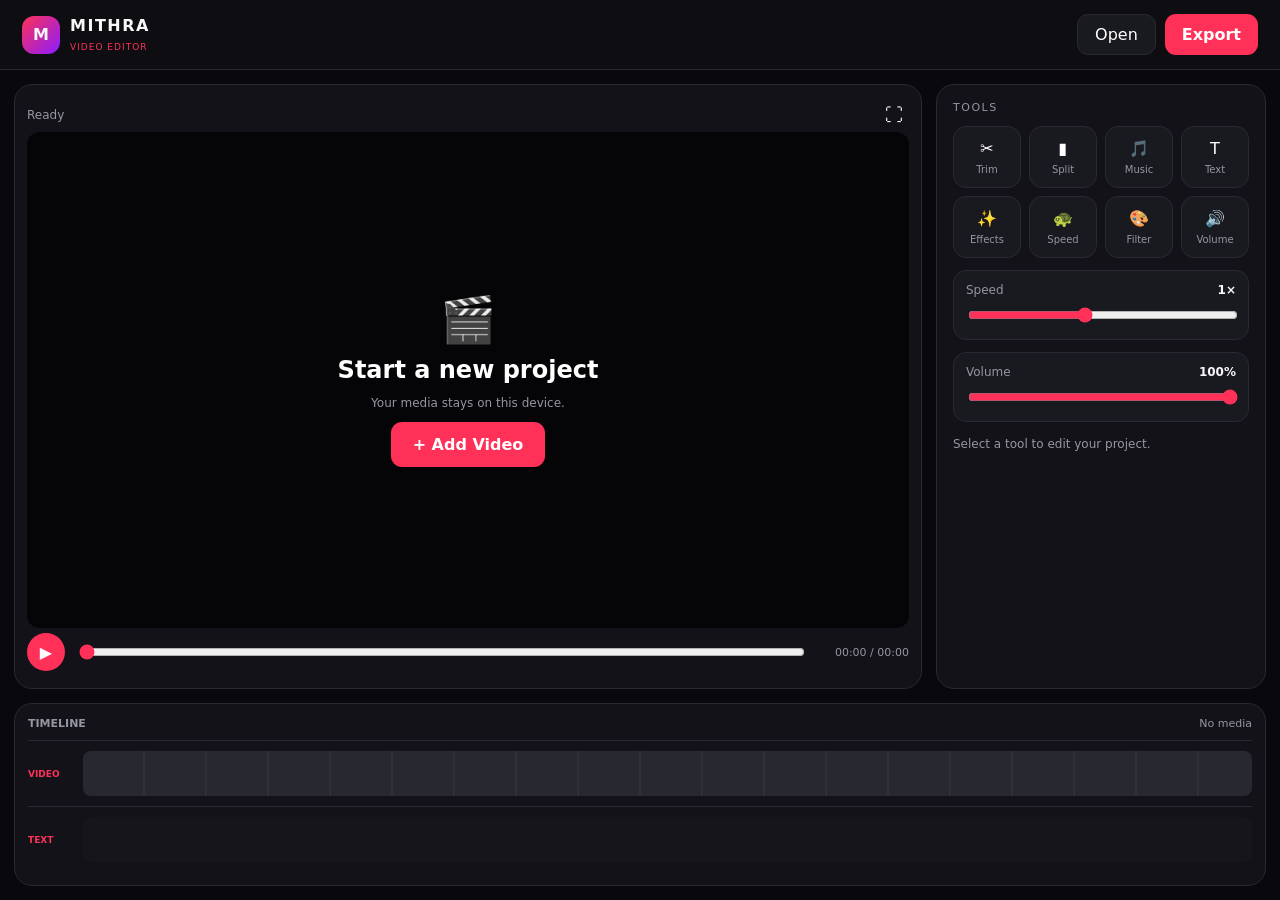
==== commit bfa56c61: "Add files via upload" ====
--- a/index.html
+++ b/index.html
@@ -1,93 +1,90 @@
-<!DOCTYPE html>
+<!doctype html>
 <html lang="en">
 <head>
 <meta charset="UTF-8">
-<meta name="viewport" content="width=device-width,initial-scale=1.0">
-<meta name="theme-color" content="#635BFF">
-<title>Mithra Learn V2</title>
-<style>
-*{box-sizing:border-box;margin:0;padding:0} :root{--bg:#f6f7fb;--card:#fff;--text:#171827;--muted:#777b8d;--primary:#635bff;--primary2:#8a7dff;--line:#e9e9f1;--soft:#f0efff;--success:#16a36a}
-body.dark{--bg:#0e1018;--card:#181a24;--text:#fff;--muted:#a4a7b5;--line:#2a2c37;--soft:#29264b}
-body{font-family:Inter,Arial,sans-serif;background:var(--bg);color:var(--text);min-height:100vh;padding-bottom:86px;transition:.2s}
-button{font:inherit} .top{max-width:900px;margin:auto;padding:18px 20px;display:flex;align-items:center;justify-content:space-between}
-.brand{display:flex;gap:11px;align-items:center}.logo{width:44px;height:44px;border-radius:14px;background:linear-gradient(135deg,var(--primary),var(--primary2));color:#fff;display:grid;place-items:center;font-weight:900;font-size:22px}.brand h2{font-size:18px}.brand small{color:var(--muted)}
-.icon{width:42px;height:42px;border:1px solid var(--line);border-radius:13px;background:var(--card);color:var(--text);cursor:pointer}
-main{max-width:900px;margin:auto;padding:8px 20px}.screen{display:none;animation:in .22s}.screen.active{display:block}@keyframes in{from{opacity:0;transform:translateY(6px)}to{opacity:1;transform:none}}
-.greet{margin:24px 0}.greet p{color:var(--primary);font-weight:800;font-size:12px;letter-spacing:1px;margin-bottom:8px}.greet h1{font-size:clamp(29px,7vw,44px);line-height:1.1}
-.hero{background:linear-gradient(135deg,var(--primary),var(--primary2));color:white;border-radius:27px;padding:25px;box-shadow:0 18px 40px #635bff30;margin-bottom:27px}.hero .emoji{font-size:38px}.label{font-size:10px;letter-spacing:1.2px;opacity:.8}.hero h2{font-size:25px;margin:6px 0}.hero p{opacity:.9;line-height:1.5}.btn{border:0;border-radius:13px;padding:13px 18px;cursor:pointer;font-weight:800}.white{background:#fff;color:#5148d8;margin-top:15px}.primary{background:var(--primary);color:#fff}.outline{background:transparent;color:var(--text);border:1px solid var(--line)}
-.section{display:flex;justify-content:space-between;align-items:center;margin:18px 0 12px}.section h2{font-size:19px}.stats{display:grid;grid-template-columns:repeat(3,1fr);gap:11px}.stat,.card{background:var(--card);border:1px solid var(--line);border-radius:19px;padding:16px}.stat span{font-size:20px}.stat strong{display:block;font-size:23px;margin-top:5px}.stat small{color:var(--muted)}
-.card{margin-bottom:11px}.lesson{display:flex;align-items:center;gap:14px;cursor:pointer}.lesson-icon{width:50px;height:50px;border-radius:15px;background:var(--soft);display:grid;place-items:center;font-size:23px;flex:none}.info{flex:1}.info h3{margin-bottom:5px}.info p{color:var(--muted);font-size:13px;line-height:1.45}.arrow{color:var(--muted);font-size:22px}
-.nav{position:fixed;bottom:0;left:0;right:0;height:78px;background:var(--card);border-top:1px solid var(--line);display:flex;justify-content:center;gap:14px;z-index:10}.nav button{border:0;background:transparent;color:var(--muted);min-width:65px;display:flex;flex-direction:column;align-items:center;justify-content:center;gap:3px;cursor:pointer}.nav b{font-size:20px}.nav small{font-size:10px}.nav .on{color:var(--primary);font-weight:800}
-.back{border:0;background:none;color:var(--muted);font-weight:800;cursor:pointer;margin:8px 0}.chat{padding:19px}.bubble{max-width:86%;padding:15px 16px;border-radius:18px;line-height:1.5;margin-bottom:12px}.ai{background:var(--soft);border-bottom-left-radius:5px}.user{background:var(--primary);color:#fff;margin-left:auto;border-bottom-right-radius:5px}.record{display:flex;justify-content:center;margin:22px 0}.mic{width:105px;height:105px;border-radius:50%;border:8px solid var(--soft);background:var(--primary);color:white;font-size:37px;cursor:pointer;box-shadow:0 10px 30px #635bff45}.mic.on{animation:pulse 1s infinite}@keyframes pulse{50%{transform:scale(1.06)}}
-.status{text-align:center;color:var(--muted);min-height:20px;font-size:13px}.transcript{margin-top:15px}.scoregrid{display:grid;grid-template-columns:repeat(3,1fr);gap:10px}.score{background:var(--card);border:1px solid var(--line);border-radius:16px;padding:15px;text-align:center}.score strong{display:block;font-size:22px;color:var(--primary)}.score small{color:var(--muted)}
-.lesson-list{display:grid;gap:11px}.level{font-size:12px;color:var(--primary);font-weight:800;margin:20px 0 8px}
-.progressCircle{text-align:center;padding:28px}.progressCircle strong{font-size:48px;color:var(--primary);display:block}.progressCircle span{color:var(--muted)}
-.setting{display:flex;justify-content:space-between;align-items:center}.switch{padding:8px 13px;border:0;border-radius:10px;background:var(--soft);color:var(--primary);cursor:pointer;font-weight:800}
-.toast{position:fixed;bottom:92px;left:50%;transform:translate(-50%,15px);opacity:0;background:#171827;color:#fff;padding:11px 15px;border-radius:12px;font-size:13px;z-index:30;transition:.2s}.toast.show{opacity:1;transform:translate(-50%,0)}
-@media(min-width:700px){.hero{display:grid;grid-template-columns:auto 1fr auto;gap:20px;align-items:center}.white{margin:0}.nav{width:600px;left:50%;right:auto;transform:translateX(-50%);border:1px solid var(--line);border-radius:20px 20px 0 0}}
-@media(max-width:450px){.stats,.scoregrid{grid-template-columns:1fr 1fr}.stat:last-child{grid-column:span 2}.nav{gap:0}.nav button{min-width:60px}}
-</style>
+<meta name="viewport" content="width=device-width,initial-scale=1,viewport-fit=cover">
+<title>Mithra Video Editor</title>
+<link rel="stylesheet" href="style.css">
 </head>
 <body>
-<header class="top"><div class="brand"><div class="logo">M</div><div><h2>Mithra Learn</h2><small>English Speaking</small></div></div><button class="icon" onclick="theme()" id="theme">🌙</button></header>
-<main>
-<section id="home" class="screen active">
-<div class="greet"><p>WELCOME BACK 👋</p><h1>Speak English<br>with confidence.</h1></div>
-<div class="hero"><div class="emoji">🤖</div><div><span class="label">MITHRA AI</span><h2>Your AI Speaking Partner</h2><p>Talk naturally, practice everyday conversations and improve step by step.</p></div><button class="btn white" onclick="go('speak')">Start Conversation →</button></div>
-<div class="section"><h2>Today's Progress</h2></div><div class="stats"><div class="stat"><span>🔥</span><strong id="streak">5</strong><small>Day Streak</small></div><div class="stat"><span>⏱️</span><strong id="mins">12</strong><small>Minutes</small></div><div class="stat"><span>🗣️</span><strong id="sessions">0</strong><small>Sessions</small></div></div>
-<div class="section"><h2>Quick Practice</h2></div>
-<div class="card lesson" onclick="practice('Daily Conversation')"><div class="lesson-icon">☀️</div><div class="info"><h3>Daily Conversation</h3><p>Talk about your day and everyday activities.</p></div><span class="arrow">→</span></div>
-<div class="card lesson" onclick="practice('Travel English')"><div class="lesson-icon">✈️</div><div class="info"><h3>Travel English</h3><p>Useful English for airports, hotels and travel.</p></div><span class="arrow">→</span></div>
-</section>
+<div class="app">
+  <header class="topbar">
+    <div class="brand"><span class="brand-mark">M</span><div><b>MITHRA</b><small>VIDEO EDITOR</small></div></div>
+    <div class="top-actions">
+      <button id="openBtn" class="ghost">Open</button>
+      <button id="exportBtn" class="primary">Export</button>
+    </div>
+  </header>
 
-<section id="speak" class="screen">
-<button class="back" onclick="go('home')">← Home</button>
-<div class="greet"><p id="topic">MITHRA AI • DAILY CONVERSATION</p><h1>Let's talk 🗣️</h1></div>
-<div class="card chat"><div class="bubble ai"><b>Mithra 🤖</b><br><span id="question">What did you do today?</span></div><div id="userBubble" class="bubble user" style="display:none"></div>
-<div class="record"><button class="mic" id="mic" onclick="listen()">🎙️</button></div><div class="status" id="status">Tap the microphone and answer in English</div><div class="transcript" id="transcript"></div></div>
-<div class="scoregrid"><div class="score"><strong id="grammar">—</strong><small>Grammar</small></div><div class="score"><strong id="vocab">—</strong><small>Vocabulary</small></div><div class="score"><strong id="confidence">—</strong><small>Confidence</small></div></div>
-</section>
+  <main class="workspace">
+    <section class="preview-panel">
+      <div class="preview-head"><span id="status">Ready</span><button id="fitBtn">⛶</button></div>
+      <div class="preview-wrap" id="previewWrap">
+        <video id="preview" playsinline controls></video>
+        <div id="emptyState" class="empty">
+          <div class="empty-icon">🎬</div>
+          <h2>Start a new project</h2>
+          <p>Your media stays on this device.</p>
+          <button id="newBtn" class="primary big">+ Add Video</button>
+        </div>
+        <div id="textOverlay" class="text-overlay hidden">Mithra Video</div>
+      </div>
+      <div class="transport">
+        <button id="playBtn">▶</button>
+        <input id="scrubber" type="range" min="0" max="100" value="0">
+        <span id="time">00:00 / 00:00</span>
+      </div>
+    </section>
 
-<section id="lessons" class="screen">
-<div class="greet"><p>LEARNING PATH</p><h1>Choose a lesson 📚</h1></div>
-<div class="level">BEGINNER</div>
-<div class="lesson-list"><div class="card lesson" onclick="practice('Introduce Yourself')"><div class="lesson-icon">👋</div><div class="info"><h3>Introduce Yourself</h3><p>Learn simple self-introduction sentences.</p></div><span class="arrow">→</span></div><div class="card lesson" onclick="practice('Daily Conversation')"><div class="lesson-icon">💬</div><div class="info"><h3>Daily Conversation</h3><p>Practice common everyday questions.</p></div><span class="arrow">→</span></div></div>
-<div class="level">INTERMEDIATE</div>
-<div class="lesson-list"><div class="card lesson" onclick="practice('Travel English')"><div class="lesson-icon">✈️</div><div class="info"><h3>Travel English</h3><p>Practice real travel situations.</p></div><span class="arrow">→</span></div><div class="card lesson" onclick="practice('Interview English')"><div class="lesson-icon">💼</div><div class="info"><h3>Interview English</h3><p>Practice confident interview answers.</p></div><span class="arrow">→</span></div></div>
-</section>
+    <aside class="tools-panel">
+      <div class="section-title">TOOLS</div>
+      <div class="tool-grid">
+        <button data-tool="trim">✂️<span>Trim</span></button>
+        <button data-tool="split">▮<span>Split</span></button>
+        <button data-tool="music">🎵<span>Music</span></button>
+        <button data-tool="text">T<span>Text</span></button>
+        <button data-tool="effects">✨<span>Effects</span></button>
+        <button data-tool="speed">🐢<span>Speed</span></button>
+        <button data-tool="filter">🎨<span>Filter</span></button>
+        <button data-tool="volume">🔊<span>Volume</span></button>
+      </div>
+      <div class="settings-card">
+        <div><span>Speed</span><b id="speedValue">1×</b></div>
+        <input id="speed" type="range" min=".25" max="2" step=".25" value="1">
+      </div>
+      <div class="settings-card">
+        <div><span>Volume</span><b id="volumeValue">100%</b></div>
+        <input id="volume" type="range" min="0" max="1" step=".05" value="1">
+      </div>
+      <div id="toolMessage" class="tool-message">Select a tool to edit your project.</div>
+    </aside>
+  </main>
 
-<section id="progress" class="screen">
-<div class="greet"><p>YOUR JOURNEY</p><h1>Progress 📊</h1></div>
-<div class="card progressCircle"><strong id="psessions">0</strong><span>Speaking Sessions</span></div>
-<div class="stats"><div class="stat"><span>🔥</span><strong id="pstreak">5</strong><small>Day Streak</small></div><div class="stat"><span>⏱️</span><strong id="pmins">12</strong><small>Minutes</small></div><div class="stat"><span>📚</span><strong id="pwords">8</strong><small>Words Learned</small></div></div>
-<div class="section"><h2>Learning Note</h2></div><div class="card"><p style="color:var(--muted);line-height:1.6">Your V2 practice history is stored locally for this demo. Backend and AI services can be connected in the next version.</p></div>
-</section>
+  <section class="timeline-panel">
+    <div class="timeline-head">
+      <b>TIMELINE</b><span id="durationLabel">No media</span>
+    </div>
+    <div class="timeline">
+      <div class="track-label">VIDEO</div>
+      <div id="videoTrack" class="track"></div>
+    </div>
+    <div class="timeline">
+      <div class="track-label">TEXT</div>
+      <div class="track empty-track"></div>
+    </div>
+  </section>
 
-<section id="settings" class="screen">
-<div class="greet"><p>PERSONALIZE</p><h1>Settings ⚙️</h1></div>
-<div class="card setting"><div><h3>Dark Mode</h3><p style="color:var(--muted);font-size:13px;margin-top:5px">Change app appearance</p></div><button class="switch" onclick="theme()">Toggle</button></div>
-<div class="card"><h3>Learning Level</h3><div style="display:grid;gap:9px;margin-top:14px"><button class="btn outline" onclick="level('Beginner')">🌱 Beginner</button><button class="btn outline" onclick="level('Intermediate')">🚀 Intermediate</button><button class="btn outline" onclick="level('Advanced')">🏆 Advanced</button></div></div>
-<div class="card"><h3>About Mithra Learn</h3><p style="color:var(--muted);line-height:1.6;margin-top:8px">Mithra Learn V2<br>AI English Speaking Practice</p></div>
-<div class="card"><h3>Local Data</h3><p style="color:var(--muted);font-size:13px;margin:7px 0">Demo data is stored only on this device.</p><button class="btn outline" onclick="reset()">Reset Progress</button></div>
-</section>
-</main>
+  <nav class="mobile-tools">
+    <button data-tool="trim">✂️<small>Trim</small></button>
+    <button data-tool="music">🎵<small>Music</small></button>
+    <button data-tool="text">T<small>Text</small></button>
+    <button data-tool="effects">✨<small>Effects</small></button>
+    <button data-tool="speed">🐢<small>Speed</small></button>
+  </nav>
+</div>
 
-<nav class="nav"><button class="on" data-id="home" onclick="go('home')"><b>🏠</b><small>Home</small></button><button data-id="lessons" onclick="go('lessons')"><b>📚</b><small>Lessons</small></button><button data-id="progress" onclick="go('progress')"><b>📊</b><small>Progress</small></button><button data-id="settings" onclick="go('settings')"><b>⚙️</b><small>Settings</small></button></nav>
-<div class="toast" id="toast"></div>
-<script>
-const defaults={streak:5,minutes:12,sessions:0,words:8,dark:false,level:"Beginner"};
-let d=JSON.parse(localStorage.getItem("mithraV2")||"null")||{...defaults};
-function save(){localStorage.setItem("mithraV2",JSON.stringify(d))}
-function refresh(){["streak","mins","pmins","pstreak","pwords"].forEach((id)=>{let e=document.getElementById(id);if(e){let k=id==="mins"||id==="pmins"?"minutes":id==="pstreak"?"streak":id==="pwords"?"words":id;e.textContent=d[k]||0}});document.getElementById("sessions").textContent=d.sessions||0;document.getElementById("psessions").textContent=d.sessions||0;document.body.classList.toggle("dark",d.dark);document.getElementById("theme").textContent=d.dark?"☀️":"🌙"}
-function go(id){document.querySelectorAll(".screen").forEach(x=>x.classList.remove("active"));document.getElementById(id).classList.add("active");document.querySelectorAll(".nav button").forEach(x=>x.classList.toggle("on",x.dataset.id===id));scrollTo(0,0);refresh()}
-function theme(){d.dark=!d.dark;save();refresh()}
-function level(x){d.level=x;save();toast("Level: "+x)}
-function practice(topic){document.getElementById("topic").textContent="MITHRA AI • "+topic.toUpperCase();let q={ "Introduce Yourself":"Tell me about yourself.","Daily Conversation":"What did you do today?","Travel English":"Where would you like to travel?","Interview English":"Tell me about your skills."}[topic]||"Tell me about yourself.";document.getElementById("question").textContent=q;document.getElementById("userBubble").style.display="none";document.getElementById("transcript").textContent="";go("speak")}
-let rec=null,active=false;
-function listen(){let mic=document.getElementById("mic"),status=document.getElementById("status");if(active){active=false;if(rec)try{rec.stop()}catch(e){}mic.classList.remove("on");mic.textContent="🎙️";status.textContent="Practice saved ✓";d.sessions=(d.sessions||0)+1;d.minutes=(d.minutes||0)+1;save();refresh();toast("Practice saved locally");return}active=true;mic.classList.add("on");mic.textContent="⏹️";status.textContent="Listening...";const R=window.SpeechRecognition||window.webkitSpeechRecognition;if(!R){status.textContent="Speech recognition is not supported in this browser.";return}rec=new R();rec.lang="en-US";rec.interimResults=false;rec.continuous=false;rec.onresult=e=>{let text=e.results[0][0].transcript;document.getElementById("userBubble").style.display="block";document.getElementById("userBubble").textContent=text;document.getElementById("transcript").innerHTML='<div class="card"><b>Mithra Feedback</b><p style="color:var(--muted);margin-top:7px">Good attempt! Try to speak in complete sentences and add one more detail.</p></div>';document.getElementById("grammar").textContent="Good";document.getElementById("vocab").textContent="Good";document.getElementById("confidence").textContent="Good"};rec.onerror=()=>status.textContent="Couldn't hear you. Please try again.";rec.onend=()=>{if(active){active=false;mic.classList.remove("on");mic.textContent="🎙️"}};try{rec.start()}catch(e){status.textContent="Microphone could not start."}}
-function reset(){if(confirm("Reset Mithra Learn progress?")){d={...defaults};save();refresh();toast("Progress reset")}}
-function toast(m){let t=document.getElementById("toast");t.textContent=m;t.classList.add("show");setTimeout(()=>t.classList.remove("show"),1800)}
-refresh();
-</script>
+<input id="videoInput" type="file" accept="video/*" hidden>
+<input id="audioInput" type="file" accept="audio/*" hidden>
+<script src="app.js"></script>
 </body>
-</html>+</html>
--- a/style.css
+++ b/style.css
@@ -0,0 +1,9 @@
+:root{--bg:#09090d;--panel:#121218;--card:#191920;--line:#292932;--text:#f7f7fa;--muted:#9696a3;--accent:#ff3158}
+*{box-sizing:border-box}body{margin:0;background:var(--bg);color:var(--text);font-family:Inter,system-ui,-apple-system,Segoe UI,sans-serif}
+button,input{font:inherit}.app{min-height:100vh;display:flex;flex-direction:column}.topbar{height:70px;border-bottom:1px solid var(--line);display:flex;align-items:center;justify-content:space-between;padding:0 22px;background:#0d0d12;position:sticky;top:0;z-index:10}
+.brand{display:flex;gap:10px;align-items:center}.brand-mark{width:38px;height:38px;border-radius:12px;background:linear-gradient(135deg,#ff3158,#8b1cff);display:grid;place-items:center;font-weight:900}.brand b{display:block;letter-spacing:1.5px}.brand small{color:var(--accent);font-size:9px;letter-spacing:1px}.top-actions{display:flex;gap:9px}.ghost,.primary{border:0;border-radius:11px;padding:10px 17px;color:white;cursor:pointer}.ghost{background:var(--card);border:1px solid var(--line)}.primary{background:var(--accent);font-weight:800}.big{padding:13px 22px}.workspace{display:grid;grid-template-columns:minmax(0,1fr) 330px;gap:14px;padding:14px}.preview-panel,.tools-panel,.timeline-panel{background:var(--panel);border:1px solid var(--line);border-radius:18px}.preview-panel{padding:12px}.preview-head{height:35px;display:flex;align-items:center;justify-content:space-between;color:var(--muted);font-size:12px}.preview-head button{background:none;color:white;border:0;font-size:18px}.preview-wrap{position:relative;background:#050507;border-radius:13px;overflow:hidden;aspect-ratio:16/9;display:grid;place-items:center}.preview-wrap video{width:100%;height:100%;object-fit:contain;display:none}.empty{text-align:center;color:var(--muted)}.empty h2{color:white;margin:10px 0 4px}.empty p{font-size:12px}.empty-icon{font-size:45px}.transport{height:48px;display:flex;align-items:center;gap:12px}.transport button{width:38px;height:38px;border:0;border-radius:50%;background:var(--accent);color:white}.transport input{flex:1}.transport span{font-size:11px;color:var(--muted);min-width:90px;text-align:right}.tools-panel{padding:16px}.section-title{font-size:11px;color:var(--muted);letter-spacing:1.5px;margin-bottom:12px}.tool-grid{display:grid;grid-template-columns:repeat(4,1fr);gap:8px}.tool-grid button,.mobile-tools button{border:1px solid var(--line);background:var(--card);color:white;border-radius:13px;padding:12px 5px;cursor:pointer}.tool-grid button:hover,.mobile-tools button:hover{border-color:var(--accent)}.tool-grid span{display:block;color:var(--muted);font-size:10px;margin-top:6px}.settings-card{background:var(--card);border:1px solid var(--line);padding:12px;border-radius:13px;margin-top:12px}.settings-card div{display:flex;justify-content:space-between;font-size:12px}.settings-card span{color:var(--muted)}.settings-card input{width:100%;margin-top:10px}.tool-message{font-size:12px;color:var(--muted);line-height:1.5;margin-top:13px}.timeline-panel{margin:0 14px 14px;padding:13px}.timeline-head{display:flex;justify-content:space-between;color:var(--muted);font-size:11px;margin-bottom:10px}.timeline{display:flex;height:66px;border-top:1px solid var(--line);align-items:center}.track-label{width:55px;color:var(--accent);font-size:9px;font-weight:800}.track{height:45px;flex:1;border-radius:8px;background:repeating-linear-gradient(90deg,#282831 0 60px,#30303a 60px 62px);position:relative}.empty-track{background:#15151b}.clip{position:absolute;left:5px;top:5px;bottom:5px;background:linear-gradient(90deg,#4e2531,#632035);border:1px solid #a72c47;border-radius:6px;min-width:80px;display:flex;align-items:center;padding:0 9px;font-size:10px;color:#fff}.text-overlay{position:absolute;left:50%;top:50%;transform:translate(-50%,-50%);font-size:clamp(24px,4vw,60px);font-weight:900;text-shadow:0 3px 15px #000;background:#0004;padding:4px 12px}.hidden{display:none}.mobile-tools{display:none}
+
+@media(max-width:850px){
+ .topbar{height:62px;padding:0 12px}.brand-mark{width:32px;height:32px}.brand b{font-size:13px}.brand small{font-size:8px}.top-actions .ghost{display:none}.workspace{display:block;padding:8px}.tools-panel{margin-top:8px}.tools-panel .tool-grid{grid-template-columns:repeat(4,1fr)}.timeline-panel{margin:0 8px 76px}.mobile-tools{display:flex;position:fixed;bottom:0;left:0;right:0;height:68px;background:#101016;border-top:1px solid var(--line);z-index:20;justify-content:space-around;padding:7px}.mobile-tools button{background:none;border:0;min-width:58px;padding:5px}.mobile-tools small{display:block;color:var(--muted);font-size:9px;margin-top:4px}.tools-panel{display:none}.preview-panel{border-radius:14px}.transport span{font-size:10px;min-width:72px}.timeline-panel{border-radius:14px}}
+@media(min-width:851px){.preview-panel{min-height:520px}}
+input[type=range]{accent-color:var(--accent)}
